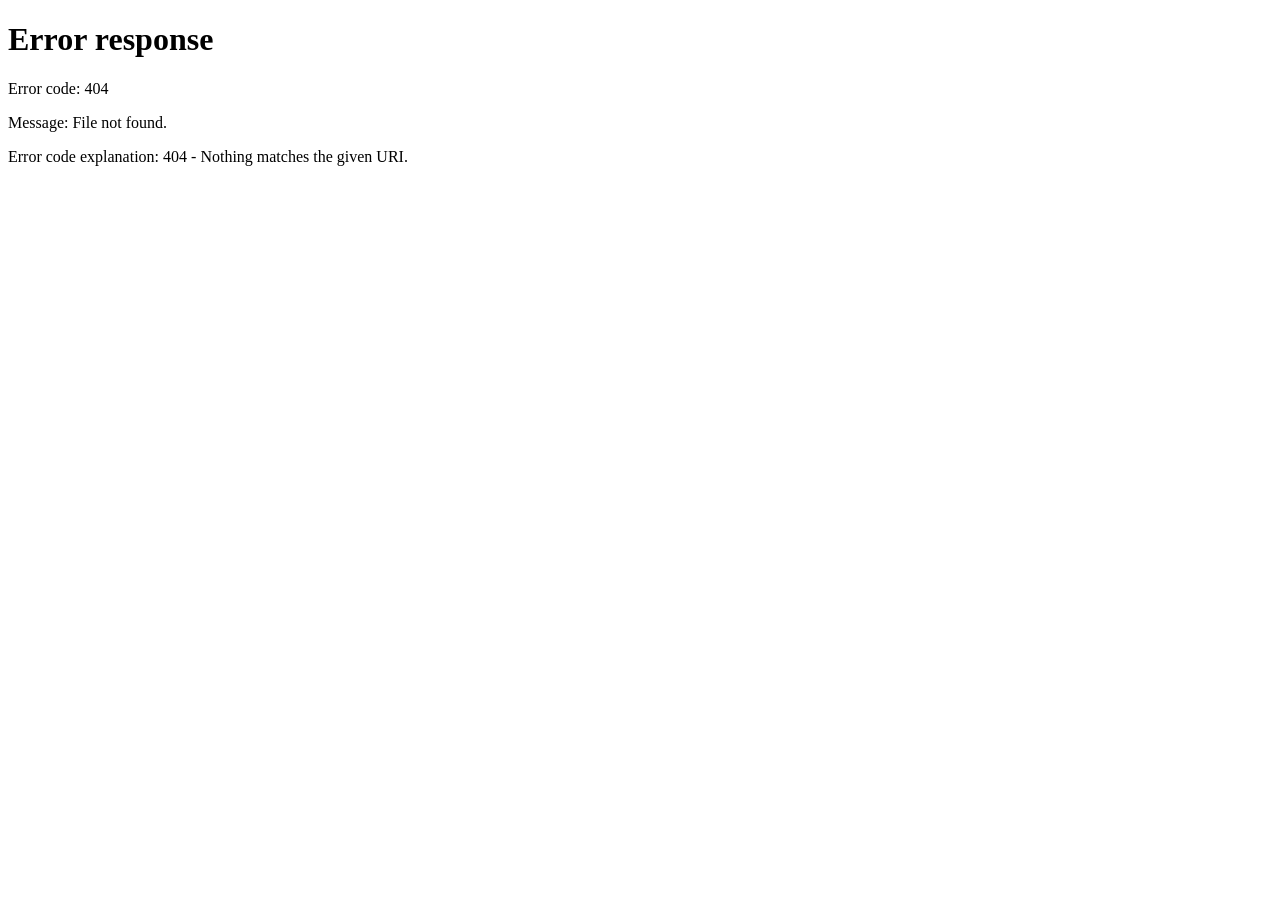
==== proktorai-kz/pages/admin-dashboard.html @ 337fc747 "First commit" ====
<!DOCTYPE html>
<html lang="kk">
<head>
  <meta charset="UTF-8" />
  <meta name="viewport" content="width=device-width, initial-scale=1.0" />
  <title>ProctorAI — Әкімші Панелі</title>
  <link rel="stylesheet" href="../css/global.css" />
  <script src="../js/api.js"></script>
  <link rel="preconnect" href="https://fonts.googleapis.com">
  <link href="https://fonts.googleapis.com/css2?family=Syne:wght@400;600;700;800&family=DM+Sans:ital,wght@0,300;0,400;0,500;1,300&display=swap" rel="stylesheet">
  <style>
    .tab-bar { display:flex; gap:4px; border-bottom:1px solid var(--border); padding-bottom:0; margin-bottom:24px; }
    .tab-btn { padding:10px 18px; background:none; border:none; border-bottom:2px solid transparent; margin-bottom:-1px; color:var(--text-muted); font-family:var(--font-body); font-size:0.875rem; font-weight:500; cursor:pointer; transition:var(--transition); }
    .tab-btn.active { color:var(--accent); border-bottom-color:var(--accent); }
    .tab-btn:hover:not(.active) { color:var(--text-secondary); }
    .tab-pane { display:none; }
    .tab-pane.active { display:block; }

    .health-grid { display:grid; grid-template-columns:repeat(3,1fr); gap:14px; margin-bottom:28px; }
    .health-card { background:var(--surface); border:1px solid var(--border); border-radius:var(--radius); padding:20px; }
    .health-top { display:flex; align-items:center; justify-content:space-between; margin-bottom:10px; }
    .health-name { font-size:0.85rem; font-weight:600; }
    .health-stack { font-size:0.7rem; color:var(--text-muted); }
    .health-uptime { font-family:var(--font-display); font-size:1.5rem; font-weight:800; color:var(--accent-green); margin-bottom:8px; }
    .mini-chart { display:flex; align-items:flex-end; gap:3px; height:28px; }
    .mini-bar { flex:1; border-radius:2px; background:rgba(45,212,160,0.4); }
    .mini-bar:last-child { background:var(--accent-green); }

    .user-item { display:flex; align-items:center; gap:12px; padding:12px 0; border-bottom:1px solid var(--border); }
    .user-item:last-child { border-bottom:none; }
    .user-avatar { width:36px; height:36px; border-radius:50%; display:flex; align-items:center; justify-content:center; font-size:1rem; flex-shrink:0; background:var(--surface-2); }
    .user-avatar.flag { background:rgba(255,80,80,0.12); }
    .user-info { flex:1; }
    .user-name  { font-size:0.875rem; font-weight:600; color:var(--text-primary); }
    .user-email { font-size:0.75rem; color:var(--text-muted); }
    .user-last  { font-size:0.72rem; color:var(--text-muted); width:90px; text-align:right; }

    .arch-wrap { background:var(--bg); border:1px solid var(--border); border-radius:var(--radius); padding:32px; display:flex; flex-direction:column; align-items:center; gap:14px; }
    .arch-row { display:flex; align-items:center; justify-content:center; gap:10px; flex-wrap:wrap; }
    .arch-box { display:inline-flex; flex-direction:column; align-items:center; gap:5px; padding:12px 16px; min-width:105px; background:var(--surface); border:1px solid var(--border); border-radius:var(--radius-sm); font-size:0.78rem; font-weight:600; text-align:center; }
    .arch-box span { font-size:1.3rem; }
    .arch-box small { font-size:0.65rem; color:var(--text-muted); font-weight:400; }
    .arch-box.accent { background:rgba(79,142,255,0.1); border-color:rgba(79,142,255,0.25); color:var(--accent); }
    .arch-box.green  { background:rgba(45,212,160,0.1); border-color:rgba(45,212,160,0.2); color:var(--accent-green); }
    .arch-box.purple { background:rgba(123,95,255,0.1); border-color:rgba(123,95,255,0.25); color:var(--accent-2); }
    .arch-arrow { font-size:0.8rem; color:var(--text-muted); letter-spacing:0.05em; }
    .arch-kafka { background:rgba(245,200,66,0.1); border:1px dashed rgba(245,200,66,0.3); border-radius:var(--radius-sm); padding:8px 24px; font-size:0.7rem; font-weight:700; color:var(--accent-yellow); letter-spacing:0.05em; text-transform:uppercase; }

    .audit-item { display:flex; align-items:flex-start; gap:14px; padding:11px 0; border-bottom:1px solid var(--border); font-size:0.82rem; }
    .audit-item:last-child { border-bottom:none; }
    .audit-time { font-family:monospace; color:var(--text-muted); font-size:0.72rem; flex-shrink:0; }
    .audit-dot { width:7px; height:7px; border-radius:50%; flex-shrink:0; margin-top:4px; }
    .audit-who { font-weight:600; color:var(--accent); }
    .audit-what { color:var(--text-secondary); }
  </style>
</head>
<body>
  <div class="grid-bg"></div>
  <div class="orb orb-1"></div>
  <div class="orb orb-2"></div>

  <nav class="navbar">
    <div class="nav-logo">
      <svg width="28" height="28" viewBox="0 0 28 28" fill="none">
        <circle cx="14" cy="14" r="13" stroke="var(--accent)" stroke-width="1.5"/>
        <circle cx="14" cy="14" r="3" fill="var(--accent)"/>
      </svg>
      <span class="logo-text">Proctor<em>AI</em></span>
    </div>
    <div style="display:flex;align-items:center;gap:8px;">
      <span class="badge badge-blue">⚙️ ӘКІМШІ ПАНЕЛІ</span>
    </div>
    <div class="nav-links">
      <a href="../index.html" class="nav-link">← Кіру</a>
      <a href="student-dashboard.html" class="nav-link">Студент</a>
      <a href="teacher-dashboard.html" class="nav-link">Оқытушы</a>
    </div>
  </nav>

  <div class="app-layout">
    <aside class="sidebar">
      <div class="sidebar-section">
        <div class="sidebar-label">Әкімшілік</div>
        <a href="#" class="sidebar-item active"><span class="icon">🏠</span> Шолу</a>
        <a href="#" class="sidebar-item"><span class="icon">👥</span> Пайдаланушылар <span class="badge-count">342</span></a>
        <a href="#" class="sidebar-item"><span class="icon">📝</span> Емтихандар <span class="badge-count">14</span></a>
        <a href="#" class="sidebar-item"><span class="icon">🔍</span> Аудит журналы</a>
        <a href="#" class="sidebar-item"><span class="icon">📊</span> Аналитика</a>
      </div>
      <div class="sidebar-section">
        <div class="sidebar-label">Жүйе</div>
        <a href="#" class="sidebar-item"><span class="icon">🖥️</span> Сервистер</a>
        <a href="#" class="sidebar-item"><span class="icon">🔐</span> Қауіпсіздік</a>
        <a href="#" class="sidebar-item"><span class="icon">⚙️</span> Конфигурация</a>
        <a href="#" class="sidebar-item"><span class="icon">📡</span> Интеграциялар</a>
      </div>
      <div style="position:absolute;bottom:24px;left:16px;right:16px;">
        <div class="card" style="padding:14px;">
          <div style="font-size:0.78rem;font-weight:600;margin-bottom:2px;">Суперадмин</div>
          <div style="font-size:0.72rem;color:var(--text-muted);">АТ кафедрасы</div>
          <div style="margin-top:8px;font-size:0.72rem;color:var(--accent);">Толық қол жеткізу</div>
        </div>
      </div>
    </aside>

    <main class="main-content">
      <div class="page-header fade-in">
        <h1>Жүйе Әкімшілігі ⚙️</h1>
        <p>Университет ProctorAI — барлық сервистер қалыпты жұмыс жасайды</p>
      </div>

      <div class="grid-4 fade-in-1" style="margin-bottom:28px;">
        <div class="stat-card blue"><div class="stat-card-icon">👥</div><div class="stat-card-value">342</div><div class="stat-card-label">Барлық пайдаланушылар</div><div class="stat-card-change up">↑ 18 осы апта</div></div>
        <div class="stat-card green"><div class="stat-card-icon">🎓</div><div class="stat-card-value">28</div><div class="stat-card-label">Айлық емтихандар</div><div class="stat-card-change up">↑ 5</div></div>
        <div class="stat-card purple"><div class="stat-card-icon">🤖</div><div class="stat-card-value">1847</div><div class="stat-card-label">ЖИ анықтаулары</div><div class="stat-card-change up">↑ 12%</div></div>
        <div class="stat-card green"><div class="stat-card-icon">🛡️</div><div class="stat-card-value">99%</div><div class="stat-card-label">Жүйе қолжетімділігі</div><div class="stat-card-change up">SLA орындалды</div></div>
      </div>

      <!-- Сервис денсаулығы -->
      <div style="font-family:var(--font-display);font-size:0.7rem;font-weight:700;letter-spacing:0.1em;text-transform:uppercase;color:var(--text-muted);margin-bottom:14px;" class="fade-in-1">МИКРОСЕРВИСТЕР ДЕНСАУЛЫҒЫ</div>
      <div class="health-grid fade-in-2">
        <div class="health-card">
          <div class="health-top"><div><div class="health-name">Аутентификация Сервисі</div><div class="health-stack">JWT · OAuth2 · Spring Security</div></div><span class="badge badge-green"><span class="status-dot online"></span> Жұмыс жасайды</span></div>
          <div class="health-uptime">99.9%</div>
          <div class="mini-chart"><div class="mini-bar" style="height:80%"></div><div class="mini-bar" style="height:90%"></div><div class="mini-bar" style="height:75%"></div><div class="mini-bar" style="height:95%"></div><div class="mini-bar" style="height:85%"></div><div class="mini-bar" style="height:100%"></div></div>
        </div>
        <div class="health-card">
          <div class="health-top"><div><div class="health-name">Емтихан Сервисі</div><div class="health-stack">Spring Boot · PostgreSQL · JPA</div></div><span class="badge badge-green"><span class="status-dot online"></span> Жұмыс жасайды</span></div>
          <div class="health-uptime">99.8%</div>
          <div class="mini-chart"><div class="mini-bar" style="height:70%"></div><div class="mini-bar" style="height:85%"></div><div class="mini-bar" style="height:90%"></div><div class="mini-bar" style="height:80%"></div><div class="mini-bar" style="height:95%"></div><div class="mini-bar" style="height:100%"></div></div>
        </div>
        <div class="health-card">
          <div class="health-top"><div><div class="health-name">ЖИ Сервисі</div><div class="health-stack">Python · OpenCV · TensorFlow</div></div><span class="badge badge-green"><span class="status-dot online"></span> Жұмыс жасайды</span></div>
          <div class="health-uptime">98.7%</div>
          <div class="mini-chart"><div class="mini-bar" style="height:60%"></div><div class="mini-bar" style="height:75%"></div><div class="mini-bar" style="height:80%"></div><div class="mini-bar" style="height:90%"></div><div class="mini-bar" style="height:95%"></div><div class="mini-bar" style="height:88%"></div></div>
        </div>
        <div class="health-card">
          <div class="health-top"><div><div class="health-name">Прокторинг Сервисі</div><div class="health-stack">WebRTC · Kafka · Redis</div></div><span class="badge badge-green"><span class="status-dot online"></span> Жұмыс жасайды</span></div>
          <div class="health-uptime">99.5%</div>
          <div class="mini-chart"><div class="mini-bar" style="height:88%"></div><div class="mini-bar" style="height:92%"></div><div class="mini-bar" style="height:85%"></div><div class="mini-bar" style="height:95%"></div><div class="mini-bar" style="height:90%"></div><div class="mini-bar" style="height:100%"></div></div>
        </div>
        <div class="health-card">
          <div class="health-top"><div><div class="health-name">Аналитика Сервисі</div><div class="health-stack">Kafka · PostgreSQL · Redis</div></div><span class="badge badge-green"><span class="status-dot online"></span> Жұмыс жасайды</span></div>
          <div class="health-uptime">99.9%</div>
          <div class="mini-chart"><div class="mini-bar" style="height:92%"></div><div class="mini-bar" style="height:95%"></div><div class="mini-bar" style="height:88%"></div><div class="mini-bar" style="height:98%"></div><div class="mini-bar" style="height:96%"></div><div class="mini-bar" style="height:100%"></div></div>
        </div>
        <div class="health-card">
          <div class="health-top"><div><div class="health-name">Apache Kafka</div><div class="health-stack">Хабарламалар брокері · Event Streaming</div></div><span class="badge badge-green"><span class="status-dot online"></span> Жұмыс жасайды</span></div>
          <div class="health-uptime">99.9%</div>
          <div class="mini-chart"><div class="mini-bar" style="height:100%"></div><div class="mini-bar" style="height:98%"></div><div class="mini-bar" style="height:99%"></div><div class="mini-bar" style="height:97%"></div><div class="mini-bar" style="height:100%"></div><div class="mini-bar" style="height:99%"></div></div>
        </div>
      </div>

      <!-- Вкладки -->
      <div class="card fade-in-3">
        <div class="tab-bar">
          <button class="tab-btn active" onclick="switchTab('users',this)">👥 Пайдаланушылар</button>
          <button class="tab-btn" onclick="switchTab('arch',this)">🏗️ Архитектура</button>
          <button class="tab-btn" onclick="switchTab('audit',this)">📋 Аудит журналы</button>
          <button class="tab-btn" onclick="switchTab('exams',this)">📝 Емтихандарды басқару</button>
        </div>

        <div id="tab-users" class="tab-pane active">
          <div style="display:flex;justify-content:space-between;align-items:center;margin-bottom:16px;">
            <input type="text" placeholder="🔍 Пайдаланушыларды іздеу..." style="background:var(--bg);border:1px solid var(--border);color:var(--text-primary);padding:9px 14px;border-radius:var(--radius-sm);font-family:var(--font-body);font-size:0.875rem;outline:none;width:260px;">
            <div style="display:flex;gap:8px;">
              <select style="background:var(--bg);border:1px solid var(--border);color:var(--text-secondary);padding:8px 12px;border-radius:var(--radius-sm);font-family:var(--font-body);font-size:0.82rem;outline:none;cursor:pointer;">
                <option>Барлық рөлдер</option><option>Студент</option><option>Оқытушы</option><option>Әкімші</option>
              </select>
              <button class="btn btn-primary" style="font-size:0.8rem;">+ Қосу</button>
            </div>
          </div>
          <div id="userList"></div>
        </div>

        <div id="tab-arch" class="tab-pane">
          <div class="arch-wrap">
            <div class="arch-box accent" style="min-width:150px;">
              <span>🌐</span> Фронтенд
              <small>React / Vue.js · WebRTC</small>
            </div>
            <div class="arch-arrow">↕ REST API / WebSocket</div>
            <div class="arch-row">
              <div class="arch-box"><span>🔐</span>Аутент. Сервис<small>JWT/OAuth2</small></div>
              <div class="arch-box"><span>📝</span>Емтихан Сервисі<small>Spring Boot</small></div>
              <div class="arch-box"><span>👁️</span>Прокторинг<small>WebRTC</small></div>
              <div class="arch-box purple"><span>🤖</span>ЖИ Сервисі<small>Python/OpenCV</small></div>
              <div class="arch-box"><span>📊</span>Аналитика<small>Kafka/Redis</small></div>
            </div>
            <div class="arch-kafka">⇅ Apache Kafka — Оқиға ағыны (Event Streaming) ⇅</div>
            <div class="arch-row">
              <div class="arch-box green"><span>🗄️</span>PostgreSQL<small>JPA/Hibernate</small></div>
              <div class="arch-box green"><span>⚡</span>Redis Cache<small>Сессия/Кэш</small></div>
              <div class="arch-box green"><span>🐳</span>Kubernetes<small>Оркестрация</small></div>
            </div>
          </div>
        </div>

        <div id="tab-audit" class="tab-pane">
          <div id="auditLog"></div>
        </div>

        <div id="tab-exams" class="tab-pane">
          <table class="data-table">
            <thead><tr><th>Емтихан атауы</th><th>Курс</th><th>Оқытушы</th><th>Студенттер</th><th>Режим</th><th>Мәртебе</th><th>Әрекет</th></tr></thead>
            <tbody>
              <tr>
                <td><div style="font-weight:500;color:var(--text-primary)">Дер. Құрылымдары — Аралық</div></td>
                <td>АТ401</td><td>Проф. Айбек Н.</td><td>28</td>
                <td><span class="badge badge-red">Толық бақылау</span></td>
                <td><span class="badge badge-green"><span class="status-dot online"></span> Тікелей</span></td>
                <td><button class="btn btn-ghost" style="font-size:0.75rem;padding:5px 10px;">Қарау</button></td>
              </tr>
              <tr>
                <td><div style="font-weight:500;color:var(--text-primary)">ДҚБЖ — Қорытынды</div></td>
                <td>АТ312</td><td>Проф. Гүлмира С.</td><td>35</td>
                <td><span class="badge badge-blue">Прокторинг</span></td>
                <td><span class="badge badge-yellow">Жоспарланған</span></td>
                <td><button class="btn btn-ghost" style="font-size:0.75rem;padding:5px 10px;">Өңдеу</button></td>
              </tr>
              <tr>
                <td><div style="font-weight:500;color:var(--text-primary)">ОЖ — Бақылау жұмысы</div></td>
                <td>АТ380</td><td>Проф. Бекбол М.</td><td>42</td>
                <td><span class="badge badge-green">Қарапайым тест</span></td>
                <td><span class="badge badge-green">Аяқталды</span></td>
                <td><button class="btn btn-ghost" style="font-size:0.75rem;padding:5px 10px;">Есеп</button></td>
              </tr>
            </tbody>
          </table>
        </div>
      </div>
    </main>
  </div>

  <script>
    Auth.check();

    function switchTab(name, btn) {
      document.querySelectorAll('.tab-pane').forEach(t => t.classList.remove('active'));
      document.querySelectorAll('.tab-btn').forEach(b => b.classList.remove('active'));
      document.getElementById('tab-' + name).classList.add('active');
      btn.classList.add('active');
    }

    // ── Load exams for admin ──────────────────────────────────────
    async function loadExams() {
      try {
        const exams = await ExamAPI.getAll ? ExamAPI.getAll() : ExamAPI.getActive();
        const tbody = document.querySelector('#tab-exams table tbody');
        if (!tbody) return;
        tbody.innerHTML = exams.length
          ? exams.map(e => `<tr>
              <td><div style="font-weight:500;color:var(--text-primary)">${e.title}</div></td>
              <td>${e.createdByName || '—'}</td>
              <td>${e.durationMinutes} мин</td>
              <td><span class="badge badge-${e.status==='ACTIVE'?'green':e.status==='FINISHED'?'gray':'blue'}">${e.status}</span></td>
              <td><button class="btn btn-ghost" style="font-size:0.75rem;padding:5px 10px;">Есеп</button></td>
            </tr>`).join('')
          : '<tr><td colspan="5" style="color:var(--text-muted);text-align:center;">Емтихандар жоқ</td></tr>';
      } catch (e) { console.error(e); }
    }

    // ── Load stats ────────────────────────────────────────────────
    async function loadStats() {
      try {
        const exams = await ExamAPI.getActive();
        const activeEl = document.querySelectorAll('.stat-card-value');
        if (activeEl[1]) activeEl[1].textContent = exams.length;
      } catch {}
    }

    // ── Render static audit log ───────────────────────────────────
    const audits = [
      { t:'2026-05-09', who:'Жүйе',    what:'Жоба іске қосылды — ProktorAI v1.0', c:'var(--accent-green)' },
      { t:'2026-05-09', who:'Әкімші',  what:'Жүйе конфигурациясы жасалды',        c:'var(--accent)' },
    ];
    const auditEl = document.getElementById('auditLog');
    if (auditEl) {
      auditEl.innerHTML = audits.map(a => `
        <div class="audit-item">
          <div class="audit-time">${a.t}</div>
          <div class="audit-dot" style="background:${a.c}"></div>
          <div class="audit-what"><span class="audit-who">${a.who}</span> — ${a.what}</div>
        </div>`).join('');
    }

    // ── Render user list placeholder ──────────────────────────────
    const userListEl = document.getElementById('userList');
    if (userListEl) {
      userListEl.innerHTML = `<div style="color:var(--text-muted);padding:16px;text-align:center;">
        Пайдаланушылар тізімі үшін User Management API-ны қосыңыз</div>`;
    }

    loadExams();
    loadStats();
  </script>
</body>
</html>
---- proktorai-kz/css/global.css ----
/* ===== GLOBAL STYLES & DESIGN TOKENS ===== */
:root {
  --bg: #050810;
  --bg-2: #080c18;
  --surface: #0d1325;
  --surface-2: #111827;
  --surface-3: #1a2235;
  --border: rgba(255,255,255,0.07);
  --border-2: rgba(255,255,255,0.12);
  --accent: #4f8eff;
  --accent-2: #7b5fff;
  --accent-warm: #ff6b4a;
  --accent-green: #2dd4a0;
  --accent-yellow: #f5c842;
  --text-primary: #eef2ff;
  --text-secondary: #8899bb;
  --text-muted: #4a5577;
  --font-display: 'Syne', sans-serif;
  --font-body: 'DM Sans', sans-serif;
  --radius: 14px;
  --radius-sm: 8px;
  --shadow-glow: 0 0 40px rgba(79,142,255,0.15);
  --shadow-card: 0 8px 40px rgba(0,0,0,0.5);
  --transition: 0.2s cubic-bezier(0.4,0,0.2,1);
}

*, *::before, *::after {
  box-sizing: border-box;
  margin: 0;
  padding: 0;
}

html {
  font-size: 16px;
  -webkit-font-smoothing: antialiased;
}

body {
  background: var(--bg);
  color: var(--text-primary);
  font-family: var(--font-body);
  font-weight: 400;
  min-height: 100vh;
  overflow-x: hidden;
}

/* Grid background */
.grid-bg {
  position: fixed;
  inset: 0;
  background-image:
    linear-gradient(rgba(79,142,255,0.04) 1px, transparent 1px),
    linear-gradient(90deg, rgba(79,142,255,0.04) 1px, transparent 1px);
  background-size: 60px 60px;
  pointer-events: none;
  z-index: 0;
}

/* Orbs */
.orb {
  position: fixed;
  border-radius: 50%;
  filter: blur(80px);
  pointer-events: none;
  z-index: 0;
}
.orb-1 {
  width: 500px; height: 500px;
  background: radial-gradient(circle, rgba(79,142,255,0.12) 0%, transparent 70%);
  top: -100px; left: -100px;
}
.orb-2 {
  width: 400px; height: 400px;
  background: radial-gradient(circle, rgba(123,95,255,0.1) 0%, transparent 70%);
  bottom: 0; right: 0;
}
.orb-3 {
  width: 300px; height: 300px;
  background: radial-gradient(circle, rgba(45,212,160,0.07) 0%, transparent 70%);
  top: 50%; left: 50%;
  transform: translate(-50%, -50%);
}

/* Navbar */
.navbar {
  position: fixed;
  top: 0; left: 0; right: 0;
  height: 64px;
  display: flex;
  align-items: center;
  justify-content: space-between;
  padding: 0 40px;
  background: rgba(5,8,16,0.8);
  backdrop-filter: blur(12px);
  border-bottom: 1px solid var(--border);
  z-index: 100;
}

.nav-logo {
  display: flex;
  align-items: center;
  gap: 10px;
  text-decoration: none;
  color: inherit;
}
.logo-text {
  font-family: var(--font-display);
  font-size: 1.25rem;
  font-weight: 700;
  letter-spacing: -0.02em;
  color: var(--text-primary);
}
.logo-text em {
  font-style: normal;
  color: var(--accent);
}

.nav-links {
  display: flex;
  align-items: center;
  gap: 6px;
}
.nav-link {
  font-family: var(--font-body);
  font-size: 0.85rem;
  font-weight: 500;
  color: var(--text-secondary);
  text-decoration: none;
  padding: 6px 14px;
  border-radius: 6px;
  transition: var(--transition);
}
.nav-link:hover {
  color: var(--text-primary);
  background: var(--surface);
}
.nav-link.active {
  color: var(--accent);
  background: rgba(79,142,255,0.1);
}

/* Gradient text */
.gradient-text {
  background: linear-gradient(135deg, var(--accent), var(--accent-2));
  -webkit-background-clip: text;
  -webkit-text-fill-color: transparent;
  background-clip: text;
}

/* Scrollbar */
::-webkit-scrollbar { width: 6px; }
::-webkit-scrollbar-track { background: var(--bg); }
::-webkit-scrollbar-thumb { background: var(--surface-3); border-radius: 3px; }
::-webkit-scrollbar-thumb:hover { background: var(--border-2); }

/* Buttons */
.btn {
  display: inline-flex;
  align-items: center;
  gap: 8px;
  padding: 10px 20px;
  border-radius: var(--radius-sm);
  font-family: var(--font-body);
  font-size: 0.875rem;
  font-weight: 500;
  cursor: pointer;
  border: none;
  transition: var(--transition);
  text-decoration: none;
}
.btn-primary {
  background: var(--accent);
  color: #fff;
}
.btn-primary:hover {
  background: #3d7aff;
  transform: translateY(-1px);
  box-shadow: 0 4px 20px rgba(79,142,255,0.3);
}
.btn-ghost {
  background: transparent;
  color: var(--text-secondary);
  border: 1px solid var(--border-2);
}
.btn-ghost:hover {
  color: var(--text-primary);
  border-color: var(--border-2);
  background: var(--surface);
}
.btn-danger {
  background: rgba(255, 80, 80, 0.12);
  color: #ff5050;
  border: 1px solid rgba(255,80,80,0.2);
}
.btn-danger:hover {
  background: rgba(255,80,80,0.2);
}

/* Cards */
.card {
  background: var(--surface);
  border: 1px solid var(--border);
  border-radius: var(--radius);
  padding: 24px;
  transition: var(--transition);
}
.card:hover {
  border-color: var(--border-2);
}

/* Badges */
.badge {
  display: inline-flex;
  align-items: center;
  gap: 5px;
  padding: 3px 10px;
  border-radius: 20px;
  font-size: 0.75rem;
  font-weight: 600;
  letter-spacing: 0.03em;
  text-transform: uppercase;
}
.badge-blue { background: rgba(79,142,255,0.15); color: var(--accent); }
.badge-green { background: rgba(45,212,160,0.15); color: var(--accent-green); }
.badge-yellow { background: rgba(245,200,66,0.15); color: var(--accent-yellow); }
.badge-red { background: rgba(255,80,80,0.15); color: #ff5050; }

/* Status dot */
.status-dot {
  width: 8px; height: 8px;
  border-radius: 50%;
  display: inline-block;
}
.status-dot.online { background: var(--accent-green); box-shadow: 0 0 6px var(--accent-green); }
.status-dot.warning { background: var(--accent-yellow); box-shadow: 0 0 6px var(--accent-yellow); }
.status-dot.danger { background: #ff5050; box-shadow: 0 0 6px #ff5050; }
.status-dot.offline { background: var(--text-muted); }

/* Dashboard layout */
.app-layout {
  display: flex;
  min-height: 100vh;
  padding-top: 64px;
}
.sidebar {
  width: 240px;
  min-height: calc(100vh - 64px);
  background: var(--bg-2);
  border-right: 1px solid var(--border);
  padding: 24px 16px;
  position: fixed;
  top: 64px;
  left: 0;
  bottom: 0;
  overflow-y: auto;
  z-index: 50;
}
.main-content {
  margin-left: 240px;
  flex: 1;
  padding: 32px 40px;
  position: relative;
  z-index: 1;
}

.sidebar-section {
  margin-bottom: 24px;
}
.sidebar-label {
  font-size: 0.7rem;
  font-weight: 700;
  letter-spacing: 0.1em;
  text-transform: uppercase;
  color: var(--text-muted);
  padding: 0 12px;
  margin-bottom: 8px;
}
.sidebar-item {
  display: flex;
  align-items: center;
  gap: 10px;
  padding: 10px 12px;
  border-radius: var(--radius-sm);
  color: var(--text-secondary);
  font-size: 0.875rem;
  font-weight: 500;
  cursor: pointer;
  transition: var(--transition);
  text-decoration: none;
  margin-bottom: 2px;
}
.sidebar-item:hover {
  color: var(--text-primary);
  background: var(--surface);
}
.sidebar-item.active {
  color: var(--accent);
  background: rgba(79,142,255,0.1);
}
.sidebar-item .icon {
  font-size: 1.1rem;
  width: 20px;
  text-align: center;
}
.sidebar-item .badge-count {
  margin-left: auto;
  background: var(--accent);
  color: #fff;
  font-size: 0.7rem;
  font-weight: 700;
  padding: 2px 6px;
  border-radius: 10px;
  min-width: 18px;
  text-align: center;
}

/* Page header */
.page-header {
  margin-bottom: 32px;
}
.page-header h1 {
  font-family: var(--font-display);
  font-size: 2rem;
  font-weight: 700;
  letter-spacing: -0.03em;
  margin-bottom: 6px;
}
.page-header p {
  color: var(--text-secondary);
  font-size: 0.95rem;
}

/* Grid layouts */
.grid-2 { display: grid; grid-template-columns: 1fr 1fr; gap: 20px; }
.grid-3 { display: grid; grid-template-columns: repeat(3, 1fr); gap: 20px; }
.grid-4 { display: grid; grid-template-columns: repeat(4, 1fr); gap: 20px; }

/* Stat card */
.stat-card {
  background: var(--surface);
  border: 1px solid var(--border);
  border-radius: var(--radius);
  padding: 20px 24px;
  position: relative;
  overflow: hidden;
}
.stat-card::before {
  content: '';
  position: absolute;
  top: 0; left: 0; right: 0;
  height: 2px;
}
.stat-card.blue::before { background: linear-gradient(90deg, var(--accent), transparent); }
.stat-card.green::before { background: linear-gradient(90deg, var(--accent-green), transparent); }
.stat-card.purple::before { background: linear-gradient(90deg, var(--accent-2), transparent); }
.stat-card.orange::before { background: linear-gradient(90deg, var(--accent-warm), transparent); }

.stat-card-icon {
  font-size: 1.5rem;
  margin-bottom: 12px;
}
.stat-card-value {
  font-family: var(--font-display);
  font-size: 2rem;
  font-weight: 800;
  letter-spacing: -0.04em;
  margin-bottom: 4px;
}
.stat-card-label {
  font-size: 0.82rem;
  color: var(--text-secondary);
  font-weight: 500;
}
.stat-card-change {
  position: absolute;
  top: 20px; right: 20px;
  font-size: 0.78rem;
  font-weight: 600;
}
.stat-card-change.up { color: var(--accent-green); }
.stat-card-change.down { color: #ff5050; }

/* Table */
.data-table {
  width: 100%;
  border-collapse: collapse;
}
.data-table th {
  font-size: 0.75rem;
  font-weight: 700;
  letter-spacing: 0.06em;
  text-transform: uppercase;
  color: var(--text-muted);
  padding: 12px 16px;
  text-align: left;
  border-bottom: 1px solid var(--border);
}
.data-table td {
  padding: 14px 16px;
  font-size: 0.875rem;
  color: var(--text-secondary);
  border-bottom: 1px solid var(--border);
  transition: var(--transition);
}
.data-table tr:hover td {
  background: var(--surface-2);
  color: var(--text-primary);
}
.data-table tr:last-child td { border-bottom: none; }

/* Progress bar */
.progress-bar {
  height: 6px;
  background: var(--surface-3);
  border-radius: 3px;
  overflow: hidden;
}
.progress-fill {
  height: 100%;
  border-radius: 3px;
  transition: width 0.6s ease;
}
.progress-fill.blue { background: linear-gradient(90deg, var(--accent), var(--accent-2)); }
.progress-fill.green { background: linear-gradient(90deg, var(--accent-green), #4dffb8); }
.progress-fill.red { background: linear-gradient(90deg, #ff5050, #ff8a50); }

/* Alerts */
.alert {
  display: flex;
  align-items: flex-start;
  gap: 12px;
  padding: 14px 16px;
  border-radius: var(--radius-sm);
  border-left: 3px solid;
  margin-bottom: 10px;
  font-size: 0.875rem;
}
.alert-warn {
  background: rgba(245,200,66,0.08);
  border-color: var(--accent-yellow);
  color: #d9b830;
}
.alert-danger {
  background: rgba(255,80,80,0.08);
  border-color: #ff5050;
  color: #ff7070;
}
.alert-info {
  background: rgba(79,142,255,0.08);
  border-color: var(--accent);
  color: #7aadff;
}

/* Animations */
@keyframes fadeIn {
  from { opacity: 0; transform: translateY(12px); }
  to { opacity: 1; transform: translateY(0); }
}
@keyframes pulse-dot {
  0%, 100% { opacity: 1; transform: scale(1); }
  50% { opacity: 0.6; transform: scale(1.3); }
}
@keyframes spin {
  to { transform: rotate(360deg); }
}

.fade-in { animation: fadeIn 0.4s ease both; }
.fade-in-1 { animation: fadeIn 0.4s 0.1s ease both; }
.fade-in-2 { animation: fadeIn 0.4s 0.2s ease both; }
.fade-in-3 { animation: fadeIn 0.4s 0.3s ease both; }
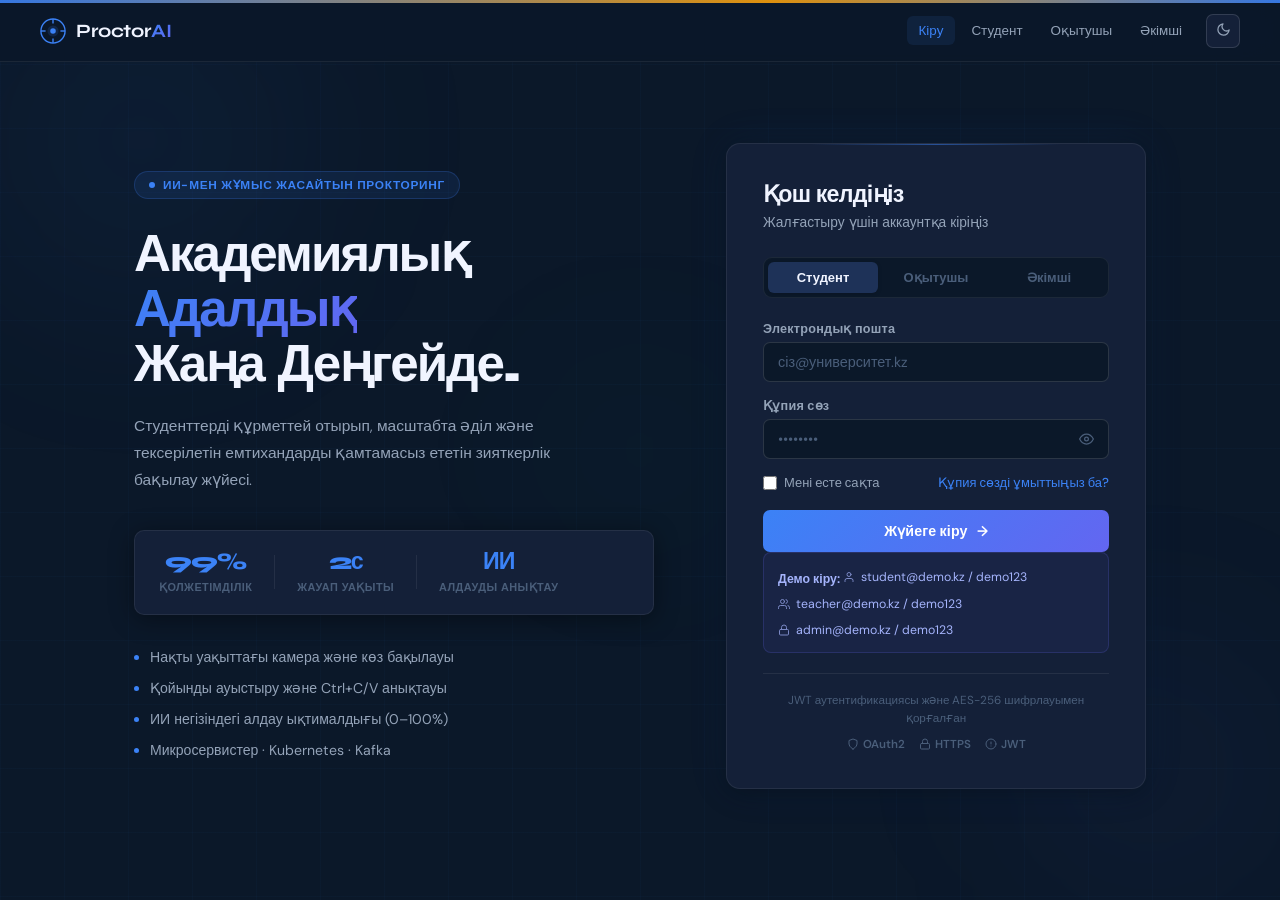
==== commit 4598b4fb: "site student,mugalim solardyn functiondaryn ozgerttim" ====
--- a/proktorai-kz/pages/admin-dashboard.html
+++ b/proktorai-kz/pages/admin-dashboard.html
@@ -5,6 +5,7 @@
   <meta name="viewport" content="width=device-width, initial-scale=1.0" />
   <title>ProctorAI — Әкімші Панелі</title>
   <link rel="stylesheet" href="../css/global.css" />
+  <script src="../js/theme.js"></script>
   <script src="../js/api.js"></script>
   <link rel="preconnect" href="https://fonts.googleapis.com">
   <link href="https://fonts.googleapis.com/css2?family=Syne:wght@400;600;700;800&family=DM+Sans:ital,wght@0,300;0,400;0,500;1,300&display=swap" rel="stylesheet">
@@ -38,7 +39,8 @@
     .arch-wrap { background:var(--bg); border:1px solid var(--border); border-radius:var(--radius); padding:32px; display:flex; flex-direction:column; align-items:center; gap:14px; }
     .arch-row { display:flex; align-items:center; justify-content:center; gap:10px; flex-wrap:wrap; }
     .arch-box { display:inline-flex; flex-direction:column; align-items:center; gap:5px; padding:12px 16px; min-width:105px; background:var(--surface); border:1px solid var(--border); border-radius:var(--radius-sm); font-size:0.78rem; font-weight:600; text-align:center; }
-    .arch-box span { font-size:1.3rem; }
+    .arch-box span { font-size:1.1rem; }
+    .arch-box svg { opacity:0.85; flex-shrink:0; }
     .arch-box small { font-size:0.65rem; color:var(--text-muted); font-weight:400; }
     .arch-box.accent { background:rgba(79,142,255,0.1); border-color:rgba(79,142,255,0.25); color:var(--accent); }
     .arch-box.green  { background:rgba(45,212,160,0.1); border-color:rgba(45,212,160,0.2); color:var(--accent-green); }
@@ -68,12 +70,19 @@
       <span class="logo-text">Proctor<em>AI</em></span>
     </div>
     <div style="display:flex;align-items:center;gap:8px;">
-      <span class="badge badge-blue">⚙️ ӘКІМШІ ПАНЕЛІ</span>
+      <span class="badge badge-blue">ӘКІМШІ ПАНЕЛІ</span>
     </div>
     <div class="nav-links">
-      <a href="../index.html" class="nav-link">← Кіру</a>
+      <a href="#" class="nav-link" onclick="Auth.clear();window.location.href='../index.html'">
+        <svg class="nav-icon" viewBox="0 0 24 24" fill="none" stroke="currentColor" stroke-width="2" stroke-linecap="round" stroke-linejoin="round"><path d="M9 21H5a2 2 0 0 1-2-2V5a2 2 0 0 1 2-2h4"/><polyline points="16 17 21 12 16 7"/><line x1="21" y1="12" x2="9" y2="12"/></svg>
+        Шығу
+      </a>
       <a href="student-dashboard.html" class="nav-link">Студент</a>
       <a href="teacher-dashboard.html" class="nav-link">Оқытушы</a>
+      <button class="theme-toggle" onclick="toggleTheme()" aria-label="Тақырыпты ауыстыру">
+        <span class="theme-icon-dark"><svg viewBox="0 0 24 24" fill="none" stroke="currentColor" stroke-width="2" stroke-linecap="round" stroke-linejoin="round"><path d="M21 12.79A9 9 0 1 1 11.21 3 7 7 0 0 0 21 12.79z"/></svg></span>
+        <span class="theme-icon-light"><svg viewBox="0 0 24 24" fill="none" stroke="currentColor" stroke-width="2" stroke-linecap="round" stroke-linejoin="round"><circle cx="12" cy="12" r="5"/><line x1="12" y1="1" x2="12" y2="3"/><line x1="12" y1="21" x2="12" y2="23"/><line x1="4.22" y1="4.22" x2="5.64" y2="5.64"/><line x1="18.36" y1="18.36" x2="19.78" y2="19.78"/><line x1="1" y1="12" x2="3" y2="12"/><line x1="21" y1="12" x2="23" y2="12"/><line x1="4.22" y1="19.78" x2="5.64" y2="18.36"/><line x1="18.36" y1="5.64" x2="19.78" y2="4.22"/></svg></span>
+      </button>
     </div>
   </nav>
 
@@ -81,18 +90,45 @@
     <aside class="sidebar">
       <div class="sidebar-section">
         <div class="sidebar-label">Әкімшілік</div>
-        <a href="#" class="sidebar-item active"><span class="icon">🏠</span> Шолу</a>
-        <a href="#" class="sidebar-item"><span class="icon">👥</span> Пайдаланушылар <span class="badge-count">342</span></a>
-        <a href="#" class="sidebar-item"><span class="icon">📝</span> Емтихандар <span class="badge-count">14</span></a>
-        <a href="#" class="sidebar-item"><span class="icon">🔍</span> Аудит журналы</a>
-        <a href="#" class="sidebar-item"><span class="icon">📊</span> Аналитика</a>
+        <a href="#" class="sidebar-item active" data-section="overview">
+          <span class="icon"><svg viewBox="0 0 24 24" fill="none" stroke="currentColor" stroke-width="2" stroke-linecap="round" stroke-linejoin="round"><rect x="3" y="3" width="7" height="7"/><rect x="14" y="3" width="7" height="7"/><rect x="14" y="14" width="7" height="7"/><rect x="3" y="14" width="7" height="7"/></svg></span>
+          Шолу
+        </a>
+        <a href="#" class="sidebar-item" data-section="users">
+          <span class="icon"><svg viewBox="0 0 24 24" fill="none" stroke="currentColor" stroke-width="2" stroke-linecap="round" stroke-linejoin="round"><path d="M17 21v-2a4 4 0 0 0-4-4H5a4 4 0 0 0-4 4v2"/><circle cx="9" cy="7" r="4"/><path d="M23 21v-2a4 4 0 0 0-3-3.87"/><path d="M16 3.13a4 4 0 0 1 0 7.75"/></svg></span>
+          Пайдаланушылар <span class="badge-count">342</span>
+        </a>
+        <a href="#" class="sidebar-item" data-section="exams">
+          <span class="icon"><svg viewBox="0 0 24 24" fill="none" stroke="currentColor" stroke-width="2" stroke-linecap="round" stroke-linejoin="round"><rect x="9" y="2" width="6" height="4" rx="1"/><path d="M9 2H7a2 2 0 0 0-2 2v16a2 2 0 0 0 2 2h10a2 2 0 0 0 2-2V4a2 2 0 0 0-2-2h-2"/><line x1="9" y1="12" x2="15" y2="12"/></svg></span>
+          Емтихандар <span class="badge-count">14</span>
+        </a>
+        <a href="#" class="sidebar-item" data-section="audit">
+          <span class="icon"><svg viewBox="0 0 24 24" fill="none" stroke="currentColor" stroke-width="2" stroke-linecap="round" stroke-linejoin="round"><circle cx="11" cy="11" r="8"/><line x1="21" y1="21" x2="16.65" y2="16.65"/></svg></span>
+          Аудит журналы
+        </a>
+        <a href="#" class="sidebar-item" data-section="analytics">
+          <span class="icon"><svg viewBox="0 0 24 24" fill="none" stroke="currentColor" stroke-width="2" stroke-linecap="round" stroke-linejoin="round"><line x1="18" y1="20" x2="18" y2="10"/><line x1="12" y1="20" x2="12" y2="4"/><line x1="6" y1="20" x2="6" y2="14"/><line x1="2" y1="20" x2="22" y2="20"/></svg></span>
+          Аналитика
+        </a>
       </div>
       <div class="sidebar-section">
         <div class="sidebar-label">Жүйе</div>
-        <a href="#" class="sidebar-item"><span class="icon">🖥️</span> Сервистер</a>
-        <a href="#" class="sidebar-item"><span class="icon">🔐</span> Қауіпсіздік</a>
-        <a href="#" class="sidebar-item"><span class="icon">⚙️</span> Конфигурация</a>
-        <a href="#" class="sidebar-item"><span class="icon">📡</span> Интеграциялар</a>
+        <a href="#" class="sidebar-item" data-section="services">
+          <span class="icon"><svg viewBox="0 0 24 24" fill="none" stroke="currentColor" stroke-width="2" stroke-linecap="round" stroke-linejoin="round"><rect x="2" y="3" width="20" height="14" rx="2"/><line x1="8" y1="21" x2="16" y2="21"/><line x1="12" y1="17" x2="12" y2="21"/></svg></span>
+          Сервистер
+        </a>
+        <a href="#" class="sidebar-item" data-section="security">
+          <span class="icon"><svg viewBox="0 0 24 24" fill="none" stroke="currentColor" stroke-width="2" stroke-linecap="round" stroke-linejoin="round"><path d="M12 22s8-4 8-10V5l-8-3-8 3v7c0 6 8 10 8 10z"/></svg></span>
+          Қауіпсіздік
+        </a>
+        <a href="#" class="sidebar-item" data-section="config">
+          <span class="icon"><svg viewBox="0 0 24 24" fill="none" stroke="currentColor" stroke-width="2" stroke-linecap="round" stroke-linejoin="round"><line x1="4" y1="21" x2="4" y2="14"/><line x1="4" y1="10" x2="4" y2="3"/><line x1="12" y1="21" x2="12" y2="12"/><line x1="12" y1="8" x2="12" y2="3"/><line x1="20" y1="21" x2="20" y2="16"/><line x1="20" y1="12" x2="20" y2="3"/><line x1="1" y1="14" x2="7" y2="14"/><line x1="9" y1="8" x2="15" y2="8"/><line x1="17" y1="16" x2="23" y2="16"/></svg></span>
+          Конфигурация
+        </a>
+        <a href="#" class="sidebar-item" data-section="integrations">
+          <span class="icon"><svg viewBox="0 0 24 24" fill="none" stroke="currentColor" stroke-width="2" stroke-linecap="round" stroke-linejoin="round"><path d="M18 13v6a2 2 0 0 1-2 2H5a2 2 0 0 1-2-2V8a2 2 0 0 1 2-2h6"/><polyline points="15 3 21 3 21 9"/><line x1="10" y1="14" x2="21" y2="3"/></svg></span>
+          Интеграциялар
+        </a>
       </div>
       <div style="position:absolute;bottom:24px;left:16px;right:16px;">
         <div class="card" style="padding:14px;">
@@ -104,16 +140,30 @@
     </aside>
 
     <main class="main-content">
+      <!-- ===== ШОЛУ ===== -->
+      <div id="section-overview">
       <div class="page-header fade-in">
-        <h1>Жүйе Әкімшілігі ⚙️</h1>
+        <h1>Жүйе Әкімшілігі</h1>
         <p>Университет ProctorAI — барлық сервистер қалыпты жұмыс жасайды</p>
       </div>
 
       <div class="grid-4 fade-in-1" style="margin-bottom:28px;">
-        <div class="stat-card blue"><div class="stat-card-icon">👥</div><div class="stat-card-value">342</div><div class="stat-card-label">Барлық пайдаланушылар</div><div class="stat-card-change up">↑ 18 осы апта</div></div>
-        <div class="stat-card green"><div class="stat-card-icon">🎓</div><div class="stat-card-value">28</div><div class="stat-card-label">Айлық емтихандар</div><div class="stat-card-change up">↑ 5</div></div>
-        <div class="stat-card purple"><div class="stat-card-icon">🤖</div><div class="stat-card-value">1847</div><div class="stat-card-label">ЖИ анықтаулары</div><div class="stat-card-change up">↑ 12%</div></div>
-        <div class="stat-card green"><div class="stat-card-icon">🛡️</div><div class="stat-card-value">99%</div><div class="stat-card-label">Жүйе қолжетімділігі</div><div class="stat-card-change up">SLA орындалды</div></div>
+        <div class="stat-card blue">
+          <div class="stat-card-icon"><svg viewBox="0 0 24 24" fill="none" stroke="currentColor" stroke-width="2" stroke-linecap="round" stroke-linejoin="round"><path d="M17 21v-2a4 4 0 0 0-4-4H5a4 4 0 0 0-4 4v2"/><circle cx="9" cy="7" r="4"/><path d="M23 21v-2a4 4 0 0 0-3-3.87"/><path d="M16 3.13a4 4 0 0 1 0 7.75"/></svg></div>
+          <div class="stat-card-value">342</div><div class="stat-card-label">Барлық пайдаланушылар</div><div class="stat-card-change up">↑ 18 осы апта</div>
+        </div>
+        <div class="stat-card green">
+          <div class="stat-card-icon"><svg viewBox="0 0 24 24" fill="none" stroke="currentColor" stroke-width="2" stroke-linecap="round" stroke-linejoin="round"><path d="M22 10v6M2 10l10-5 10 5-10 5z"/><path d="M6 12v5c0 2 2 3 6 3s6-1 6-3v-5"/></svg></div>
+          <div class="stat-card-value">28</div><div class="stat-card-label">Айлық емтихандар</div><div class="stat-card-change up">↑ 5</div>
+        </div>
+        <div class="stat-card purple">
+          <div class="stat-card-icon"><svg viewBox="0 0 24 24" fill="none" stroke="currentColor" stroke-width="2" stroke-linecap="round" stroke-linejoin="round"><circle cx="12" cy="12" r="10"/><line x1="12" y1="8" x2="12" y2="12"/><line x1="12" y1="16" x2="12.01" y2="16"/></svg></div>
+          <div class="stat-card-value">1847</div><div class="stat-card-label">ИИ анықтаулары</div><div class="stat-card-change up">↑ 12%</div>
+        </div>
+        <div class="stat-card green">
+          <div class="stat-card-icon"><svg viewBox="0 0 24 24" fill="none" stroke="currentColor" stroke-width="2" stroke-linecap="round" stroke-linejoin="round"><path d="M12 22s8-4 8-10V5l-8-3-8 3v7c0 6 8 10 8 10z"/></svg></div>
+          <div class="stat-card-value">99%</div><div class="stat-card-label">Жүйе қолжетімділігі</div><div class="stat-card-change up">SLA орындалды</div>
+        </div>
       </div>
 
       <!-- Сервис денсаулығы -->
@@ -130,7 +180,7 @@
           <div class="mini-chart"><div class="mini-bar" style="height:70%"></div><div class="mini-bar" style="height:85%"></div><div class="mini-bar" style="height:90%"></div><div class="mini-bar" style="height:80%"></div><div class="mini-bar" style="height:95%"></div><div class="mini-bar" style="height:100%"></div></div>
         </div>
         <div class="health-card">
-          <div class="health-top"><div><div class="health-name">ЖИ Сервисі</div><div class="health-stack">Python · OpenCV · TensorFlow</div></div><span class="badge badge-green"><span class="status-dot online"></span> Жұмыс жасайды</span></div>
+          <div class="health-top"><div><div class="health-name">ИИ Сервисі</div><div class="health-stack">Python · OpenCV · TensorFlow</div></div><span class="badge badge-green"><span class="status-dot online"></span> Жұмыс жасайды</span></div>
           <div class="health-uptime">98.7%</div>
           <div class="mini-chart"><div class="mini-bar" style="height:60%"></div><div class="mini-bar" style="height:75%"></div><div class="mini-bar" style="height:80%"></div><div class="mini-bar" style="height:90%"></div><div class="mini-bar" style="height:95%"></div><div class="mini-bar" style="height:88%"></div></div>
         </div>
@@ -152,7 +202,7 @@
       </div>
 
       <!-- Вкладки -->
-      <div class="card fade-in-3">
+      <div class="card fade-in-3" id="admin-tabs-card">
         <div class="tab-bar">
           <button class="tab-btn active" onclick="switchTab('users',this)">👥 Пайдаланушылар</button>
           <button class="tab-btn" onclick="switchTab('arch',this)">🏗️ Архитектура</button>
@@ -176,22 +226,23 @@
         <div id="tab-arch" class="tab-pane">
           <div class="arch-wrap">
             <div class="arch-box accent" style="min-width:150px;">
-              <span>🌐</span> Фронтенд
-              <small>React / Vue.js · WebRTC</small>
+              <svg width="18" height="18" viewBox="0 0 24 24" fill="none" stroke="currentColor" stroke-width="2" stroke-linecap="round" stroke-linejoin="round"><circle cx="12" cy="12" r="10"/><line x1="2" y1="12" x2="22" y2="12"/><path d="M12 2a15.3 15.3 0 0 1 4 10 15.3 15.3 0 0 1-4 10 15.3 15.3 0 0 1-4-10 15.3 15.3 0 0 1 4-10z"/></svg>
+              Фронтенд
+              <small>HTML/CSS/JS · WebRTC</small>
             </div>
             <div class="arch-arrow">↕ REST API / WebSocket</div>
             <div class="arch-row">
-              <div class="arch-box"><span>🔐</span>Аутент. Сервис<small>JWT/OAuth2</small></div>
-              <div class="arch-box"><span>📝</span>Емтихан Сервисі<small>Spring Boot</small></div>
-              <div class="arch-box"><span>👁️</span>Прокторинг<small>WebRTC</small></div>
-              <div class="arch-box purple"><span>🤖</span>ЖИ Сервисі<small>Python/OpenCV</small></div>
-              <div class="arch-box"><span>📊</span>Аналитика<small>Kafka/Redis</small></div>
-            </div>
-            <div class="arch-kafka">⇅ Apache Kafka — Оқиға ағыны (Event Streaming) ⇅</div>
+              <div class="arch-box"><svg width="14" height="14" viewBox="0 0 24 24" fill="none" stroke="currentColor" stroke-width="2" stroke-linecap="round" stroke-linejoin="round"><rect x="3" y="11" width="18" height="11" rx="2"/><path d="M7 11V7a5 5 0 0 1 10 0v4"/></svg>Аутент. Сервис<small>JWT/OAuth2</small></div>
+              <div class="arch-box"><svg width="14" height="14" viewBox="0 0 24 24" fill="none" stroke="currentColor" stroke-width="2" stroke-linecap="round" stroke-linejoin="round"><rect x="9" y="2" width="6" height="4" rx="1"/><path d="M9 2H7a2 2 0 0 0-2 2v16a2 2 0 0 0 2 2h10a2 2 0 0 0 2-2V4a2 2 0 0 0-2-2h-2"/></svg>Емтихан Сервисі<small>Spring Boot</small></div>
+              <div class="arch-box"><svg width="14" height="14" viewBox="0 0 24 24" fill="none" stroke="currentColor" stroke-width="2" stroke-linecap="round" stroke-linejoin="round"><path d="M1 12s4-8 11-8 11 8 11 8-4 8-11 8-11-8-11-8z"/><circle cx="12" cy="12" r="3"/></svg>Прокторинг<small>WebRTC</small></div>
+              <div class="arch-box purple"><svg width="14" height="14" viewBox="0 0 24 24" fill="none" stroke="currentColor" stroke-width="2" stroke-linecap="round" stroke-linejoin="round"><circle cx="12" cy="12" r="10"/><line x1="12" y1="8" x2="12" y2="12"/><line x1="12" y1="16" x2="12.01" y2="16"/></svg>ИИ Сервисі<small>Python/OpenCV</small></div>
+              <div class="arch-box"><svg width="14" height="14" viewBox="0 0 24 24" fill="none" stroke="currentColor" stroke-width="2" stroke-linecap="round" stroke-linejoin="round"><line x1="18" y1="20" x2="18" y2="10"/><line x1="12" y1="20" x2="12" y2="4"/><line x1="6" y1="20" x2="6" y2="14"/><line x1="2" y1="20" x2="22" y2="20"/></svg>Аналитика<small>Kafka/Redis</small></div>
+            </div>
+            <div class="arch-kafka">Apache Kafka — Оқиға ағыны (Event Streaming)</div>
             <div class="arch-row">
-              <div class="arch-box green"><span>🗄️</span>PostgreSQL<small>JPA/Hibernate</small></div>
-              <div class="arch-box green"><span>⚡</span>Redis Cache<small>Сессия/Кэш</small></div>
-              <div class="arch-box green"><span>🐳</span>Kubernetes<small>Оркестрация</small></div>
+              <div class="arch-box green"><svg width="14" height="14" viewBox="0 0 24 24" fill="none" stroke="currentColor" stroke-width="2" stroke-linecap="round" stroke-linejoin="round"><ellipse cx="12" cy="5" rx="9" ry="3"/><path d="M21 12c0 1.66-4 3-9 3s-9-1.34-9-3"/><path d="M3 5v14c0 1.66 4 3 9 3s9-1.34 9-3V5"/></svg>PostgreSQL<small>JPA/Hibernate</small></div>
+              <div class="arch-box green"><svg width="14" height="14" viewBox="0 0 24 24" fill="none" stroke="currentColor" stroke-width="2" stroke-linecap="round" stroke-linejoin="round"><polygon points="13 2 3 14 12 14 11 22 21 10 12 10 13 2"/></svg>Redis Cache<small>Сессия/Кэш</small></div>
+              <div class="arch-box green"><svg width="14" height="14" viewBox="0 0 24 24" fill="none" stroke="currentColor" stroke-width="2" stroke-linecap="round" stroke-linejoin="round"><rect x="2" y="2" width="20" height="8" rx="2"/><rect x="2" y="14" width="20" height="8" rx="2"/><line x1="6" y1="6" x2="6.01" y2="6"/><line x1="6" y1="18" x2="6.01" y2="18"/></svg>Kubernetes<small>Оркестрация</small></div>
             </div>
           </div>
         </div>
@@ -229,11 +280,161 @@
           </table>
         </div>
       </div>
+      </div><!-- /section-overview -->
+
+      <!-- ===== ПАЙДАЛАНУШЫЛАР ===== -->
+      <div id="section-users" style="display:none;">
+        <div class="page-header fade-in"><h1>👥 Пайдаланушылар</h1><p>Жүйеге тіркелген барлық пайдаланушылар</p></div>
+        <div class="card fade-in">
+          <div style="display:flex;justify-content:space-between;align-items:center;margin-bottom:16px;">
+            <input type="text" placeholder="🔍 Пайдаланушыларды іздеу..." style="background:var(--bg);border:1px solid var(--border);color:var(--text-primary);padding:9px 14px;border-radius:var(--radius-sm);font-family:var(--font-body);font-size:0.875rem;outline:none;width:260px;">
+            <div style="display:flex;gap:8px;"><select style="background:var(--bg);border:1px solid var(--border);color:var(--text-secondary);padding:8px 12px;border-radius:var(--radius-sm);font-family:var(--font-body);font-size:0.82rem;outline:none;cursor:pointer;"><option>Барлық рөлдер</option><option>Студент</option><option>Оқытушы</option><option>Әкімші</option></select><button class="btn btn-primary" style="font-size:0.8rem;">+ Қосу</button></div>
+          </div>
+          <div id="userListAdmin"></div>
+        </div>
+      </div>
+
+      <!-- ===== ЕМТИХАНДАР ===== -->
+      <div id="section-exams" style="display:none;">
+        <div class="page-header fade-in"><h1>📝 Емтихандарды басқару</h1><p>Барлық емтихандар тізімі</p></div>
+        <div class="card fade-in">
+          <table class="data-table">
+            <thead><tr><th>Емтихан атауы</th><th>Курс</th><th>Оқытушы</th><th>Студенттер</th><th>Режим</th><th>Мәртебе</th><th>Әрекет</th></tr></thead>
+            <tbody>
+              <tr><td><div style="font-weight:500;color:var(--text-primary)">Дер. Құрылымдары — Аралық</div></td><td>АТ401</td><td>Проф. Айбек Н.</td><td>28</td><td><span class="badge badge-red">Толық бақылау</span></td><td><span class="badge badge-green"><span class="status-dot online"></span> Тікелей</span></td><td><button class="btn btn-ghost" style="font-size:0.75rem;padding:5px 10px;">Қарау</button></td></tr>
+              <tr><td><div style="font-weight:500;color:var(--text-primary)">ДҚБЖ — Қорытынды</div></td><td>АТ312</td><td>Проф. Гүлмира С.</td><td>35</td><td><span class="badge badge-blue">Прокторинг</span></td><td><span class="badge badge-yellow">Жоспарланған</span></td><td><button class="btn btn-ghost" style="font-size:0.75rem;padding:5px 10px;">Өңдеу</button></td></tr>
+              <tr><td><div style="font-weight:500;color:var(--text-primary)">ОЖ — Бақылау жұмысы</div></td><td>АТ380</td><td>Проф. Бекбол М.</td><td>42</td><td><span class="badge badge-green">Қарапайым тест</span></td><td><span class="badge badge-green">Аяқталды</span></td><td><button class="btn btn-ghost" style="font-size:0.75rem;padding:5px 10px;">Есеп</button></td></tr>
+            </tbody>
+          </table>
+        </div>
+      </div>
+
+      <!-- ===== АУДИТ ЖУРНАЛЫ ===== -->
+      <div id="section-audit" style="display:none;">
+        <div class="page-header fade-in"><h1>🔍 Аудит журналы</h1><p>Жүйе іс-шаралары журналы</p></div>
+        <div class="card fade-in"><div id="auditLogFull"></div></div>
+      </div>
+
+      <!-- ===== АНАЛИТИКА ===== -->
+      <div id="section-analytics" style="display:none;">
+        <div class="page-header fade-in"><h1>📊 Аналитика</h1><p>Нақты уақыттағы жүйе статистикасы</p></div>
+        <div class="grid-4 fade-in" style="margin-bottom:24px;">
+          <div class="stat-card blue"><div class="stat-card-icon">📝</div><div class="stat-card-value" id="analytics-total-exams">—</div><div class="stat-card-label">Барлық емтихандар</div></div>
+          <div class="stat-card green"><div class="stat-card-icon">🎓</div><div class="stat-card-value" id="analytics-total-sessions">—</div><div class="stat-card-label">Барлық сессиялар</div></div>
+          <div class="stat-card purple"><div class="stat-card-icon"><svg viewBox="0 0 24 24" fill="none" stroke="currentColor" stroke-width="2" stroke-linecap="round" stroke-linejoin="round"><path d="M10.29 3.86L1.82 18a2 2 0 0 0 1.71 3h16.94a2 2 0 0 0 1.71-3L13.71 3.86a2 2 0 0 0-3.42 0z"/><line x1="12" y1="9" x2="12" y2="13"/><line x1="12" y1="17" x2="12.01" y2="17"/></svg></div><div class="stat-card-value" id="analytics-total-violations">—</div><div class="stat-card-label">Барлық бұзушылықтар</div></div>
+          <div class="stat-card orange"><div class="stat-card-icon">🚨</div><div class="stat-card-value" id="analytics-high-risk">—</div><div class="stat-card-label">Тәуекелді студенттер</div></div>
+        </div>
+        <div class="grid-2 fade-in" style="margin-bottom:24px;">
+          <div class="card">
+            <div style="font-family:var(--font-display);font-size:0.75rem;font-weight:700;letter-spacing:0.08em;text-transform:uppercase;color:var(--text-muted);margin-bottom:16px;">ЖИІ КЕЗДЕСЕТІН БҰЗУШЫЛЫҚТАР</div>
+            <div id="analytics-violations-list"><div style="color:var(--text-muted);font-size:0.85rem;text-align:center;padding:20px;">Жүктелуде...</div></div>
+          </div>
+          <div class="card">
+            <div style="font-family:var(--font-display);font-size:0.75rem;font-weight:700;letter-spacing:0.08em;text-transform:uppercase;color:var(--text-muted);margin-bottom:16px;">ТӘУЕКЕЛДІ СТУДЕНТТЕР</div>
+            <div id="analytics-highrisk-list"><div style="color:var(--text-muted);font-size:0.85rem;text-align:center;padding:20px;">Жүктелуде...</div></div>
+          </div>
+        </div>
+      </div>
+
+      <!-- ===== СЕРВИСТЕР ===== -->
+      <div id="section-services" style="display:none;">
+        <div class="page-header fade-in"><h1>🖥️ Сервистер</h1><p>Микросервистер денсаулығы мен мониторингі</p></div>
+        <div class="health-grid fade-in">
+          <div class="health-card"><div class="health-top"><div><div class="health-name">Аутентификация Сервисі</div><div class="health-stack">JWT · OAuth2</div></div><span class="badge badge-green"><span class="status-dot online"></span> Жұмыс жасайды</span></div><div class="health-uptime">99.9%</div></div>
+          <div class="health-card"><div class="health-top"><div><div class="health-name">Емтихан Сервисі</div><div class="health-stack">Spring Boot · PostgreSQL</div></div><span class="badge badge-green"><span class="status-dot online"></span> Жұмыс жасайды</span></div><div class="health-uptime">99.8%</div></div>
+          <div class="health-card"><div class="health-top"><div><div class="health-name">ИИ Сервисі</div><div class="health-stack">Python · OpenCV</div></div><span class="badge badge-green"><span class="status-dot online"></span> Жұмыс жасайды</span></div><div class="health-uptime">98.7%</div></div>
+          <div class="health-card"><div class="health-top"><div><div class="health-name">Прокторинг Сервисі</div><div class="health-stack">WebRTC · Kafka</div></div><span class="badge badge-green"><span class="status-dot online"></span> Жұмыс жасайды</span></div><div class="health-uptime">99.5%</div></div>
+          <div class="health-card"><div class="health-top"><div><div class="health-name">Аналитика Сервисі</div><div class="health-stack">Kafka · Redis</div></div><span class="badge badge-green"><span class="status-dot online"></span> Жұмыс жасайды</span></div><div class="health-uptime">99.9%</div></div>
+          <div class="health-card"><div class="health-top"><div><div class="health-name">Apache Kafka</div><div class="health-stack">Event Streaming</div></div><span class="badge badge-green"><span class="status-dot online"></span> Жұмыс жасайды</span></div><div class="health-uptime">99.9%</div></div>
+        </div>
+      </div>
+
+      <!-- ===== ҚАУІПСІЗДІК ===== -->
+      <div id="section-security" style="display:none;">
+        <div class="page-header fade-in"><h1>🔐 Қауіпсіздік</h1><p>Жүйе қауіпсіздік параметрлері</p></div>
+        <div class="grid-2 fade-in">
+          <div class="card"><h3 style="font-family:var(--font-display);font-size:1rem;font-weight:700;margin-bottom:16px;">Аутентификация</h3>
+            <div style="display:flex;flex-direction:column;gap:12px;font-size:0.85rem;">
+              <div style="display:flex;justify-content:space-between;padding:10px 0;border-bottom:1px solid var(--border);"><span style="color:var(--text-muted);">JWT Token мерзімі</span><span style="font-weight:600;">24 сағат</span></div>
+              <div style="display:flex;justify-content:space-between;padding:10px 0;border-bottom:1px solid var(--border);"><span style="color:var(--text-muted);">2FA аутентификация</span><span style="color:var(--accent-green);font-weight:600;">Қосулы ✓</span></div>
+              <div style="display:flex;justify-content:space-between;padding:10px 0;"><span style="color:var(--text-muted);">Сессия ұзақтылығы</span><span style="font-weight:600;">4 сағат</span></div>
+            </div>
+          </div>
+          <div class="card"><h3 style="font-family:var(--font-display);font-size:1rem;font-weight:700;margin-bottom:16px;">Деректер қорғауы</h3>
+            <div style="display:flex;flex-direction:column;gap:12px;font-size:0.85rem;">
+              <div style="display:flex;justify-content:space-between;padding:10px 0;border-bottom:1px solid var(--border);"><span style="color:var(--text-muted);">Шифрлау</span><span style="color:var(--accent-green);font-weight:600;">AES-256 ✓</span></div>
+              <div style="display:flex;justify-content:space-between;padding:10px 0;border-bottom:1px solid var(--border);"><span style="color:var(--text-muted);">HTTPS</span><span style="color:var(--accent-green);font-weight:600;">Белсенді ✓</span></div>
+              <div style="display:flex;justify-content:space-between;padding:10px 0;"><span style="color:var(--text-muted);">Деректер сақтау</span><span style="font-weight:600;">30 күн</span></div>
+            </div>
+          </div>
+        </div>
+      </div>
+
+      <!-- ===== КОНФИГУРАЦИЯ ===== -->
+      <div id="section-config" style="display:none;">
+        <div class="page-header fade-in"><h1>Конфигурация</h1><p>Жүйе параметрлері</p></div>
+        <div class="card fade-in">
+          <div style="display:flex;flex-direction:column;gap:16px;">
+            <div style="display:flex;justify-content:space-between;align-items:center;padding:14px 0;border-bottom:1px solid var(--border);">
+              <div><div style="font-weight:600;font-size:0.88rem;">Ескерту шегі</div><div style="font-size:0.75rem;color:var(--text-muted);">Бұзушылық санықтан кейін ескерту жіберу</div></div>
+              <span style="font-weight:700;color:var(--accent);">3 рет</span>
+            </div>
+            <div style="display:flex;justify-content:space-between;align-items:center;padding:14px 0;border-bottom:1px solid var(--border);">
+              <div><div style="font-weight:600;font-size:0.88rem;">AI кадр жіберу аралығы</div><div style="font-size:0.75rem;color:var(--text-muted);">Секунд сайын AI анализге кадр жіберу</div></div>
+              <span style="font-weight:700;color:var(--accent);">3 секунд</span>
+            </div>
+            <div style="display:flex;justify-content:space-between;align-items:center;padding:14px 0;">
+              <div><div style="font-weight:600;font-size:0.88rem;">Сессия мерзімі</div><div style="font-size:0.75rem;color:var(--text-muted);">Емтихан сессиясының максималды ұзақтылығы</div></div>
+              <span style="font-weight:700;color:var(--accent);">4 сағат</span>
+            </div>
+          </div>
+        </div>
+      </div>
+
+      <!-- ===== ИНТЕГРАЦИЯЛАР ===== -->
+      <div id="section-integrations" style="display:none;">
+        <div class="page-header fade-in"><h1>📡 Интеграциялар</h1><p>Сыртқы жүйелермен байланыс</p></div>
+        <div class="grid-2 fade-in">
+          <div class="card"><h3 style="font-family:var(--font-display);font-size:1rem;font-weight:700;margin-bottom:16px;">Белсенді интеграциялар</h3>
+            <div style="display:flex;flex-direction:column;gap:10px;">
+              <div style="display:flex;justify-content:space-between;padding:10px 0;border-bottom:1px solid var(--border);font-size:0.85rem;"><span>🐘 PostgreSQL</span><span class="badge badge-green">Қосылған</span></div>
+              <div style="display:flex;justify-content:space-between;padding:10px 0;border-bottom:1px solid var(--border);font-size:0.85rem;"><span>⚡ Redis</span><span class="badge badge-green">Қосылған</span></div>
+              <div style="display:flex;justify-content:space-between;padding:10px 0;font-size:0.85rem;"><span>📨 Apache Kafka</span><span class="badge badge-green">Қосылған</span></div>
+            </div>
+          </div>
+          <div class="card"><h3 style="font-family:var(--font-display);font-size:1rem;font-weight:700;margin-bottom:16px;">Жоспарлы интеграциялар</h3>
+            <div style="display:flex;flex-direction:column;gap:10px;">
+              <div style="display:flex;justify-content:space-between;padding:10px 0;border-bottom:1px solid var(--border);font-size:0.85rem;"><span>📊 Grafana Monitoring</span><span class="badge badge-yellow">Жоспарланған</span></div>
+              <div style="display:flex;justify-content:space-between;padding:10px 0;font-size:0.85rem;"><span>📧 Email сервисі</span><span class="badge badge-yellow">Жоспарланған</span></div>
+            </div>
+          </div>
+        </div>
+      </div>
+
     </main>
   </div>
 
   <script>
     Auth.check();
+
+    // Admin sidebar навигация
+    const adminSections = ['overview','users','exams','audit','analytics','services','security','config','integrations'];
+    function showAdminSection(name) {
+      adminSections.forEach(id => {
+        const el = document.getElementById('section-' + id);
+        if (el) el.style.display = (id === name) ? '' : 'none';
+      });
+      document.querySelectorAll('.sidebar-item[data-section]').forEach(item => {
+        item.classList.toggle('active', item.dataset.section === name);
+      });
+    }
+    document.querySelectorAll('.sidebar-item[data-section]').forEach(item => {
+      item.addEventListener('click', e => {
+        e.preventDefault();
+        if (item.dataset.section === 'analytics') { showAdminSection('analytics'); loadStats(); return; }
+        showAdminSection(item.dataset.section);
+      });
+    });
 
     function switchTab(name, btn) {
       document.querySelectorAll('.tab-pane').forEach(t => t.classList.remove('active'));
@@ -245,10 +446,10 @@
     // ── Load exams for admin ──────────────────────────────────────
     async function loadExams() {
       try {
-        const exams = await ExamAPI.getAll ? ExamAPI.getAll() : ExamAPI.getActive();
+        const exams = await ExamAPI.getAll();
         const tbody = document.querySelector('#tab-exams table tbody');
         if (!tbody) return;
-        tbody.innerHTML = exams.length
+        tbody.innerHTML = exams && exams.length
           ? exams.map(e => `<tr>
               <td><div style="font-weight:500;color:var(--text-primary)">${e.title}</div></td>
               <td>${e.createdByName || '—'}</td>
@@ -257,16 +458,46 @@
               <td><button class="btn btn-ghost" style="font-size:0.75rem;padding:5px 10px;">Есеп</button></td>
             </tr>`).join('')
           : '<tr><td colspan="5" style="color:var(--text-muted);text-align:center;">Емтихандар жоқ</td></tr>';
-      } catch (e) { console.error(e); }
+      } catch (e) { console.error('loadExams:', e); }
     }
 
-    // ── Load stats ────────────────────────────────────────────────
+    // ── Load analytics stats ──────────────────────────────────────
     async function loadStats() {
       try {
-        const exams = await ExamAPI.getActive();
-        const activeEl = document.querySelectorAll('.stat-card-value');
-        if (activeEl[1]) activeEl[1].textContent = exams.length;
-      } catch {}
+        const dash = await AnalyticsAPI.getDashboard();
+        if (!dash) return;
+        const set = (id, val) => { const el = document.getElementById(id); if (el) el.textContent = val; };
+        set('analytics-total-exams',      dash.totalExams);
+        set('analytics-total-sessions',   dash.totalSessions);
+        set('analytics-total-violations', dash.totalViolations);
+        set('analytics-high-risk',        dash.highRiskStudents);
+
+        const violEl = document.getElementById('analytics-violations-list');
+        if (violEl && dash.topViolations && dash.topViolations.length) {
+          violEl.innerHTML = dash.topViolations.map(v => `
+            <div style="display:flex;justify-content:space-between;align-items:center;padding:8px 0;border-bottom:1px solid var(--border);">
+              <span style="font-size:0.85rem;color:var(--text-secondary)">${v.violationType}</span>
+              <span class="badge badge-red">${v.count}</span>
+            </div>`).join('');
+        } else if (violEl) {
+          violEl.innerHTML = '<div style="color:var(--text-muted);font-size:0.85rem;text-align:center;padding:20px;">Бұзушылықтар жоқ</div>';
+        }
+      } catch (e) { console.error('loadStats:', e); }
+
+      try {
+        const highRisk = await AnalyticsAPI.getHighRisk();
+        const el = document.getElementById('analytics-highrisk-list');
+        if (!el) return;
+        if (highRisk && highRisk.length) {
+          el.innerHTML = highRisk.map(s => `
+            <div style="display:flex;justify-content:space-between;align-items:center;padding:8px 0;border-bottom:1px solid var(--border);">
+              <span style="font-size:0.85rem;color:var(--text-secondary)">${s.studentName || s.studentId}</span>
+              <span class="badge badge-red">балл: ${Math.round(s.avgCheatScore || 0)}%</span>
+            </div>`).join('');
+        } else {
+          el.innerHTML = '<div style="color:var(--text-muted);font-size:0.85rem;text-align:center;padding:20px;">Тәуекелді студенттер жоқ</div>';
+        }
+      } catch (e) { console.error('loadHighRisk:', e); }
     }
 
     // ── Render static audit log ───────────────────────────────────
@@ -285,10 +516,21 @@
     }
 
     // ── Render user list placeholder ──────────────────────────────
+    const placeholder = `<div style="color:var(--text-muted);padding:16px;text-align:center;">Пайдаланушылар тізімі үшін User Management API-ны қосыңыз</div>`;
     const userListEl = document.getElementById('userList');
-    if (userListEl) {
-      userListEl.innerHTML = `<div style="color:var(--text-muted);padding:16px;text-align:center;">
-        Пайдаланушылар тізімі үшін User Management API-ны қосыңыз</div>`;
+    if (userListEl) userListEl.innerHTML = placeholder;
+    const userListAdminEl = document.getElementById('userListAdmin');
+    if (userListAdminEl) userListAdminEl.innerHTML = placeholder;
+
+    // Populate section-audit with same content
+    const auditFullEl = document.getElementById('auditLogFull');
+    if (auditFullEl) {
+      auditFullEl.innerHTML = audits.map(a => `
+        <div class="audit-item">
+          <div class="audit-time">${a.t}</div>
+          <div class="audit-dot" style="background:${a.c}"></div>
+          <div class="audit-what"><span class="audit-who">${a.who}</span> — ${a.what}</div>
+        </div>`).join('');
     }
 
     loadExams();
--- a/proktorai-kz/css/global.css
+++ b/proktorai-kz/css/global.css
@@ -1,40 +1,66 @@
-/* ===== GLOBAL STYLES & DESIGN TOKENS ===== */
+/* ===== DESIGN TOKENS — DARK (default) ===== */
 :root {
-  --bg: #050810;
-  --bg-2: #080c18;
-  --surface: #0d1325;
-  --surface-2: #111827;
-  --surface-3: #1a2235;
-  --border: rgba(255,255,255,0.07);
-  --border-2: rgba(255,255,255,0.12);
-  --accent: #4f8eff;
-  --accent-2: #7b5fff;
-  --accent-warm: #ff6b4a;
-  --accent-green: #2dd4a0;
-  --accent-yellow: #f5c842;
-  --text-primary: #eef2ff;
-  --text-secondary: #8899bb;
-  --text-muted: #4a5577;
-  --font-display: 'Syne', sans-serif;
-  --font-body: 'DM Sans', sans-serif;
-  --radius: 14px;
-  --radius-sm: 8px;
-  --shadow-glow: 0 0 40px rgba(79,142,255,0.15);
-  --shadow-card: 0 8px 40px rgba(0,0,0,0.5);
-  --transition: 0.2s cubic-bezier(0.4,0,0.2,1);
-}
-
+  --bg:            #0b1829;
+  --bg-2:          #0f1f34;
+  --surface:       #142038;
+  --surface-2:     #1a2a4a;
+  --surface-3:     #1e3258;
+  --border:        rgba(255,255,255,0.07);
+  --border-2:      rgba(255,255,255,0.13);
+  --accent:        #3b82f6;
+  --accent-2:      #6366f1;
+  --accent-warm:   #f59e0b;
+  --accent-green:  #10b981;
+  --accent-yellow: #f59e0b;
+  --text-primary:  #f0f4ff;
+  --text-secondary:#94a3b8;
+  --text-muted:    #4a5e7a;
+  --font-display:  'Syne', sans-serif;
+  --font-body:     'DM Sans', sans-serif;
+  --radius:        10px;
+  --radius-sm:     7px;
+  --shadow-glow:   0 0 40px rgba(59,130,246,0.1);
+  --shadow-card:   0 4px 24px rgba(0,0,0,0.4);
+  --transition:    0.2s cubic-bezier(0.4,0,0.2,1);
+  --navbar-bg:     rgba(11,24,41,0.94);
+  --sidebar-bg:    #0f1f34;
+}
+
+/* ===== LIGHT THEME ===== */
+[data-theme="light"] {
+  --bg:            #f8fafc;
+  --bg-2:          #f1f5f9;
+  --surface:       #ffffff;
+  --surface-2:     #f8fafc;
+  --surface-3:     #f1f5f9;
+  --border:        rgba(15,23,42,0.08);
+  --border-2:      rgba(15,23,42,0.14);
+  --accent:        #1d4ed8;
+  --accent-2:      #4f46e5;
+  --accent-warm:   #d97706;
+  --accent-green:  #059669;
+  --accent-yellow: #d97706;
+  --text-primary:  #0f172a;
+  --text-secondary:#334155;
+  --text-muted:    #94a3b8;
+  --shadow-glow:   0 0 40px rgba(29,78,216,0.06);
+  --shadow-card:   0 1px 3px rgba(15,23,42,0.07), 0 4px 16px rgba(15,23,42,0.05);
+  --navbar-bg:     rgba(255,255,255,0.96);
+  --sidebar-bg:    #ffffff;
+}
+
+/* ===== RESET ===== */
 *, *::before, *::after {
   box-sizing: border-box;
   margin: 0;
   padding: 0;
 }
-
 html {
   font-size: 16px;
   -webkit-font-smoothing: antialiased;
-}
-
+  -moz-osx-font-smoothing: grayscale;
+  transition: background-color 0.3s ease, color 0.3s ease;
+}
 body {
   background: var(--bg);
   color: var(--text-primary);
@@ -44,57 +70,76 @@
   overflow-x: hidden;
 }
 
-/* Grid background */
+/* ===== BACKGROUND ===== */
 .grid-bg {
   position: fixed;
   inset: 0;
   background-image:
-    linear-gradient(rgba(79,142,255,0.04) 1px, transparent 1px),
-    linear-gradient(90deg, rgba(79,142,255,0.04) 1px, transparent 1px);
-  background-size: 60px 60px;
+    linear-gradient(rgba(59,130,246,0.03) 1px, transparent 1px),
+    linear-gradient(90deg, rgba(59,130,246,0.03) 1px, transparent 1px);
+  background-size: 64px 64px;
   pointer-events: none;
   z-index: 0;
 }
-
-/* Orbs */
+[data-theme="light"] .grid-bg {
+  background-image:
+    linear-gradient(rgba(29,78,216,0.028) 1px, transparent 1px),
+    linear-gradient(90deg, rgba(29,78,216,0.028) 1px, transparent 1px);
+  opacity: 0.7;
+}
+
 .orb {
   position: fixed;
   border-radius: 50%;
-  filter: blur(80px);
+  filter: blur(90px);
   pointer-events: none;
   z-index: 0;
 }
 .orb-1 {
-  width: 500px; height: 500px;
-  background: radial-gradient(circle, rgba(79,142,255,0.12) 0%, transparent 70%);
+  width: 480px; height: 480px;
+  background: radial-gradient(circle, rgba(59,130,246,0.08) 0%, transparent 70%);
   top: -100px; left: -100px;
 }
 .orb-2 {
-  width: 400px; height: 400px;
-  background: radial-gradient(circle, rgba(123,95,255,0.1) 0%, transparent 70%);
-  bottom: 0; right: 0;
+  width: 380px; height: 380px;
+  background: radial-gradient(circle, rgba(99,102,241,0.07) 0%, transparent 70%);
+  bottom: -60px; right: -60px;
 }
 .orb-3 {
-  width: 300px; height: 300px;
-  background: radial-gradient(circle, rgba(45,212,160,0.07) 0%, transparent 70%);
+  width: 260px; height: 260px;
+  background: radial-gradient(circle, rgba(16,185,129,0.05) 0%, transparent 70%);
   top: 50%; left: 50%;
   transform: translate(-50%, -50%);
 }
-
-/* Navbar */
+[data-theme="light"] .orb-1 { background: radial-gradient(circle, rgba(29,78,216,0.05) 0%, transparent 70%); }
+[data-theme="light"] .orb-2 { background: radial-gradient(circle, rgba(79,70,229,0.04) 0%, transparent 70%); }
+[data-theme="light"] .orb-3 { background: radial-gradient(circle, rgba(5,150,105,0.03) 0%, transparent 70%); }
+
+/* ===== NAVBAR — INSTITUTIONAL ===== */
 .navbar {
   position: fixed;
   top: 0; left: 0; right: 0;
-  height: 64px;
+  height: 62px;
   display: flex;
   align-items: center;
   justify-content: space-between;
   padding: 0 40px;
-  background: rgba(5,8,16,0.8);
-  backdrop-filter: blur(12px);
+  background: var(--navbar-bg);
+  backdrop-filter: blur(18px) saturate(160%);
+  -webkit-backdrop-filter: blur(18px) saturate(160%);
   border-bottom: 1px solid var(--border);
   z-index: 100;
-}
+  transition: background 0.3s ease, border-color 0.3s ease;
+}
+.navbar::before {
+  content: '';
+  position: absolute;
+  top: 0; left: 0; right: 0;
+  height: 3px;
+  background: linear-gradient(90deg, var(--accent) 0%, var(--accent-warm) 60%, var(--accent) 100%);
+  opacity: 0.9;
+}
+[data-theme="light"] .navbar::before { opacity: 0.75; }
 
 .nav-logo {
   display: flex;
@@ -103,43 +148,77 @@
   text-decoration: none;
   color: inherit;
 }
+.logo-icon { display: flex; align-items: center; }
 .logo-text {
   font-family: var(--font-display);
-  font-size: 1.25rem;
+  font-size: 1.18rem;
   font-weight: 700;
   letter-spacing: -0.02em;
   color: var(--text-primary);
 }
 .logo-text em {
   font-style: normal;
-  color: var(--accent);
+  background: linear-gradient(135deg, var(--accent), var(--accent-2));
+  -webkit-background-clip: text;
+  -webkit-text-fill-color: transparent;
+  background-clip: text;
 }
 
 .nav-links {
   display: flex;
   align-items: center;
-  gap: 6px;
+  gap: 4px;
 }
 .nav-link {
   font-family: var(--font-body);
-  font-size: 0.85rem;
+  font-size: 0.84rem;
   font-weight: 500;
   color: var(--text-secondary);
   text-decoration: none;
-  padding: 6px 14px;
+  padding: 6px 12px;
   border-radius: 6px;
   transition: var(--transition);
+  display: inline-flex;
+  align-items: center;
+  gap: 6px;
 }
 .nav-link:hover {
   color: var(--text-primary);
-  background: var(--surface);
+  background: var(--surface-2);
 }
 .nav-link.active {
   color: var(--accent);
-  background: rgba(79,142,255,0.1);
-}
-
-/* Gradient text */
+  background: rgba(59,130,246,0.1);
+}
+[data-theme="light"] .nav-link.active { background: rgba(29,78,216,0.09); }
+
+/* ===== THEME TOGGLE ===== */
+.theme-toggle {
+  width: 34px; height: 34px;
+  border-radius: 7px;
+  border: 1px solid var(--border-2);
+  background: var(--surface);
+  color: var(--text-secondary);
+  cursor: pointer;
+  display: inline-flex;
+  align-items: center;
+  justify-content: center;
+  transition: var(--transition);
+  margin-left: 8px;
+  flex-shrink: 0;
+  outline: none;
+}
+.theme-toggle svg { width: 15px; height: 15px; }
+.theme-toggle:hover {
+  background: var(--surface-3);
+  color: var(--accent-warm);
+  border-color: var(--accent-warm);
+  transform: scale(1.05);
+}
+html:not([data-theme="light"]) .theme-icon-light { display: none; }
+html[data-theme="light"] .theme-icon-dark { display: none; }
+
+/* ===== GRADIENT TEXT ===== */
 .gradient-text {
   background: linear-gradient(135deg, var(--accent), var(--accent-2));
   -webkit-background-clip: text;
@@ -147,36 +226,39 @@
   background-clip: text;
 }
 
-/* Scrollbar */
-::-webkit-scrollbar { width: 6px; }
-::-webkit-scrollbar-track { background: var(--bg); }
+/* ===== SCROLLBAR ===== */
+::-webkit-scrollbar { width: 5px; }
+::-webkit-scrollbar-track { background: transparent; }
 ::-webkit-scrollbar-thumb { background: var(--surface-3); border-radius: 3px; }
 ::-webkit-scrollbar-thumb:hover { background: var(--border-2); }
 
-/* Buttons */
+/* ===== BUTTONS ===== */
 .btn {
   display: inline-flex;
   align-items: center;
-  gap: 8px;
-  padding: 10px 20px;
+  gap: 7px;
+  padding: 9px 18px;
   border-radius: var(--radius-sm);
   font-family: var(--font-body);
-  font-size: 0.875rem;
+  font-size: 0.865rem;
   font-weight: 500;
   cursor: pointer;
   border: none;
   transition: var(--transition);
   text-decoration: none;
-}
+  white-space: nowrap;
+}
+.btn svg { width: 15px; height: 15px; flex-shrink: 0; }
 .btn-primary {
-  background: var(--accent);
+  background: linear-gradient(135deg, var(--accent), var(--accent-2));
   color: #fff;
 }
 .btn-primary:hover {
-  background: #3d7aff;
+  opacity: 0.88;
   transform: translateY(-1px);
-  box-shadow: 0 4px 20px rgba(79,142,255,0.3);
-}
+  box-shadow: 0 5px 18px rgba(59,130,246,0.3);
+}
+[data-theme="light"] .btn-primary:hover { box-shadow: 0 5px 18px rgba(29,78,216,0.22); }
 .btn-ghost {
   background: transparent;
   color: var(--text-secondary);
@@ -184,129 +266,153 @@
 }
 .btn-ghost:hover {
   color: var(--text-primary);
-  border-color: var(--border-2);
-  background: var(--surface);
+  background: var(--surface-2);
 }
 .btn-danger {
-  background: rgba(255, 80, 80, 0.12);
-  color: #ff5050;
-  border: 1px solid rgba(255,80,80,0.2);
-}
-.btn-danger:hover {
-  background: rgba(255,80,80,0.2);
-}
-
-/* Cards */
+  background: rgba(239,68,68,0.1);
+  color: #ef4444;
+  border: 1px solid rgba(239,68,68,0.2);
+}
+.btn-danger:hover { background: rgba(239,68,68,0.16); }
+[data-theme="light"] .btn-danger { background: rgba(220,38,38,0.07); color: #dc2626; border-color: rgba(220,38,38,0.18); }
+
+/* ===== CARDS ===== */
 .card {
   background: var(--surface);
   border: 1px solid var(--border);
   border-radius: var(--radius);
   padding: 24px;
   transition: var(--transition);
-}
-.card:hover {
-  border-color: var(--border-2);
-}
-
-/* Badges */
+  box-shadow: var(--shadow-card);
+}
+.card:hover { border-color: var(--border-2); }
+[data-theme="light"] .card {
+  box-shadow: 0 1px 4px rgba(15,23,42,0.06), 0 4px 14px rgba(15,23,42,0.04);
+}
+[data-theme="light"] .card:hover {
+  box-shadow: 0 4px 20px rgba(15,23,42,0.09), 0 2px 6px rgba(15,23,42,0.05);
+}
+
+/* ===== BADGES ===== */
 .badge {
   display: inline-flex;
   align-items: center;
   gap: 5px;
   padding: 3px 10px;
   border-radius: 20px;
-  font-size: 0.75rem;
-  font-weight: 600;
-  letter-spacing: 0.03em;
+  font-size: 0.72rem;
+  font-weight: 700;
+  letter-spacing: 0.04em;
   text-transform: uppercase;
 }
-.badge-blue { background: rgba(79,142,255,0.15); color: var(--accent); }
-.badge-green { background: rgba(45,212,160,0.15); color: var(--accent-green); }
-.badge-yellow { background: rgba(245,200,66,0.15); color: var(--accent-yellow); }
-.badge-red { background: rgba(255,80,80,0.15); color: #ff5050; }
-
-/* Status dot */
+.badge svg { width: 11px; height: 11px; }
+.badge-blue   { background: rgba(59,130,246,0.13); color: var(--accent); }
+.badge-green  { background: rgba(16,185,129,0.13); color: var(--accent-green); }
+.badge-yellow { background: rgba(245,158,11,0.14); color: var(--accent-yellow); }
+.badge-red    { background: rgba(239,68,68,0.13);  color: #ef4444; }
+
+[data-theme="light"] .badge-blue   { background: rgba(29,78,216,0.09);  color: #1d4ed8; }
+[data-theme="light"] .badge-green  { background: rgba(5,150,105,0.09);  color: #059669; }
+[data-theme="light"] .badge-yellow { background: rgba(217,119,6,0.1);   color: #d97706; }
+[data-theme="light"] .badge-red    { background: rgba(220,38,38,0.09);  color: #dc2626; }
+
+/* ===== STATUS DOT ===== */
 .status-dot {
-  width: 8px; height: 8px;
+  width: 7px; height: 7px;
   border-radius: 50%;
   display: inline-block;
 }
-.status-dot.online { background: var(--accent-green); box-shadow: 0 0 6px var(--accent-green); }
-.status-dot.warning { background: var(--accent-yellow); box-shadow: 0 0 6px var(--accent-yellow); }
-.status-dot.danger { background: #ff5050; box-shadow: 0 0 6px #ff5050; }
+.status-dot.online  { background: var(--accent-green); box-shadow: 0 0 5px var(--accent-green); }
+.status-dot.warning { background: var(--accent-yellow); box-shadow: 0 0 5px var(--accent-yellow); }
+.status-dot.danger  { background: #ef4444; box-shadow: 0 0 5px #ef4444; }
 .status-dot.offline { background: var(--text-muted); }
 
-/* Dashboard layout */
+/* ===== DASHBOARD LAYOUT ===== */
 .app-layout {
   display: flex;
   min-height: 100vh;
-  padding-top: 64px;
+  padding-top: 62px;
 }
 .sidebar {
-  width: 240px;
-  min-height: calc(100vh - 64px);
-  background: var(--bg-2);
+  width: 242px;
+  min-height: calc(100vh - 62px);
+  background: var(--sidebar-bg);
   border-right: 1px solid var(--border);
-  padding: 24px 16px;
+  padding: 22px 12px;
   position: fixed;
-  top: 64px;
-  left: 0;
-  bottom: 0;
+  top: 62px; left: 0; bottom: 0;
   overflow-y: auto;
   z-index: 50;
+  transition: background 0.3s ease, border-color 0.3s ease;
+}
+[data-theme="light"] .sidebar {
+  box-shadow: 2px 0 12px rgba(15,23,42,0.04);
 }
 .main-content {
-  margin-left: 240px;
+  margin-left: 242px;
   flex: 1;
   padding: 32px 40px;
   position: relative;
   z-index: 1;
 }
 
-.sidebar-section {
-  margin-bottom: 24px;
-}
+.sidebar-section { margin-bottom: 24px; }
 .sidebar-label {
-  font-size: 0.7rem;
+  font-size: 0.66rem;
   font-weight: 700;
-  letter-spacing: 0.1em;
+  letter-spacing: 0.12em;
   text-transform: uppercase;
   color: var(--text-muted);
-  padding: 0 12px;
-  margin-bottom: 8px;
+  padding: 0 10px;
+  margin-bottom: 6px;
 }
 .sidebar-item {
   display: flex;
   align-items: center;
-  gap: 10px;
-  padding: 10px 12px;
-  border-radius: var(--radius-sm);
+  gap: 9px;
+  padding: 8px 10px;
+  border-radius: 7px;
   color: var(--text-secondary);
-  font-size: 0.875rem;
+  font-size: 0.86rem;
   font-weight: 500;
   cursor: pointer;
   transition: var(--transition);
   text-decoration: none;
-  margin-bottom: 2px;
+  margin-bottom: 1px;
 }
 .sidebar-item:hover {
   color: var(--text-primary);
-  background: var(--surface);
-}
+  background: var(--surface-2);
+}
+[data-theme="light"] .sidebar-item:hover { background: var(--bg-2); }
 .sidebar-item.active {
   color: var(--accent);
-  background: rgba(79,142,255,0.1);
-}
+  background: rgba(59,130,246,0.1);
+  font-weight: 600;
+}
+[data-theme="light"] .sidebar-item.active { background: rgba(29,78,216,0.09); }
+
+/* Icon in sidebar — supports both emoji and SVG */
 .sidebar-item .icon {
-  font-size: 1.1rem;
-  width: 20px;
-  text-align: center;
+  width: 18px;
+  height: 18px;
+  flex-shrink: 0;
+  display: flex;
+  align-items: center;
+  justify-content: center;
+  font-size: 0.95rem;
+  line-height: 1;
+}
+.sidebar-item .icon svg {
+  width: 15px;
+  height: 15px;
+  stroke: currentColor;
 }
 .sidebar-item .badge-count {
   margin-left: auto;
   background: var(--accent);
   color: #fff;
-  font-size: 0.7rem;
+  font-size: 0.66rem;
   font-weight: 700;
   padding: 2px 6px;
   border-radius: 10px;
@@ -314,89 +420,115 @@
   text-align: center;
 }
 
-/* Page header */
-.page-header {
-  margin-bottom: 32px;
-}
+/* ===== NAV ICON (for inline SVG icons) ===== */
+.nav-icon {
+  width: 15px;
+  height: 15px;
+  flex-shrink: 0;
+  stroke: currentColor;
+  fill: none;
+  stroke-width: 2;
+  stroke-linecap: round;
+  stroke-linejoin: round;
+}
+
+/* ===== PAGE HEADER ===== */
+.page-header { margin-bottom: 30px; }
 .page-header h1 {
   font-family: var(--font-display);
-  font-size: 2rem;
+  font-size: 1.85rem;
   font-weight: 700;
   letter-spacing: -0.03em;
-  margin-bottom: 6px;
+  margin-bottom: 5px;
+  line-height: 1.2;
 }
 .page-header p {
   color: var(--text-secondary);
-  font-size: 0.95rem;
-}
-
-/* Grid layouts */
+  font-size: 0.92rem;
+  line-height: 1.6;
+}
+
+/* ===== GRID LAYOUTS ===== */
 .grid-2 { display: grid; grid-template-columns: 1fr 1fr; gap: 20px; }
 .grid-3 { display: grid; grid-template-columns: repeat(3, 1fr); gap: 20px; }
-.grid-4 { display: grid; grid-template-columns: repeat(4, 1fr); gap: 20px; }
-
-/* Stat card */
+.grid-4 { display: grid; grid-template-columns: repeat(4, 1fr); gap: 18px; }
+
+/* ===== STAT CARD ===== */
 .stat-card {
   background: var(--surface);
   border: 1px solid var(--border);
   border-radius: var(--radius);
-  padding: 20px 24px;
+  padding: 20px 22px;
   position: relative;
   overflow: hidden;
+  box-shadow: var(--shadow-card);
+  transition: var(--transition);
+}
+[data-theme="light"] .stat-card {
+  box-shadow: 0 1px 4px rgba(15,23,42,0.06), 0 4px 14px rgba(15,23,42,0.04);
+}
+[data-theme="light"] .stat-card:hover {
+  box-shadow: 0 5px 18px rgba(15,23,42,0.09);
+  transform: translateY(-1px);
 }
 .stat-card::before {
   content: '';
   position: absolute;
   top: 0; left: 0; right: 0;
-  height: 2px;
-}
-.stat-card.blue::before { background: linear-gradient(90deg, var(--accent), transparent); }
-.stat-card.green::before { background: linear-gradient(90deg, var(--accent-green), transparent); }
+  height: 3px;
+  border-radius: var(--radius) var(--radius) 0 0;
+}
+.stat-card.blue::before   { background: linear-gradient(90deg, var(--accent), transparent); }
+.stat-card.green::before  { background: linear-gradient(90deg, var(--accent-green), transparent); }
 .stat-card.purple::before { background: linear-gradient(90deg, var(--accent-2), transparent); }
 .stat-card.orange::before { background: linear-gradient(90deg, var(--accent-warm), transparent); }
 
 .stat-card-icon {
-  font-size: 1.5rem;
-  margin-bottom: 12px;
-}
+  width: 36px; height: 36px;
+  margin-bottom: 14px;
+  display: flex; align-items: center; justify-content: center;
+  border-radius: 8px;
+  background: var(--surface-2);
+}
+.stat-card-icon svg { width: 18px; height: 18px; stroke: currentColor; }
+.stat-card.blue   .stat-card-icon { color: var(--accent); }
+.stat-card.green  .stat-card-icon { color: var(--accent-green); }
+.stat-card.purple .stat-card-icon { color: var(--accent-2); }
+.stat-card.orange .stat-card-icon { color: var(--accent-warm); }
+
 .stat-card-value {
   font-family: var(--font-display);
   font-size: 2rem;
   font-weight: 800;
   letter-spacing: -0.04em;
   margin-bottom: 4px;
-}
-.stat-card-label {
-  font-size: 0.82rem;
-  color: var(--text-secondary);
-  font-weight: 500;
-}
+  line-height: 1;
+}
+.stat-card-label { font-size: 0.79rem; color: var(--text-secondary); font-weight: 500; }
 .stat-card-change {
   position: absolute;
-  top: 20px; right: 20px;
-  font-size: 0.78rem;
+  top: 20px; right: 18px;
+  font-size: 0.74rem;
   font-weight: 600;
 }
-.stat-card-change.up { color: var(--accent-green); }
-.stat-card-change.down { color: #ff5050; }
-
-/* Table */
-.data-table {
-  width: 100%;
-  border-collapse: collapse;
-}
+.stat-card-change.up   { color: var(--accent-green); }
+.stat-card-change.down { color: #ef4444; }
+[data-theme="light"] .stat-card-change.down { color: #dc2626; }
+
+/* ===== TABLE ===== */
+.data-table { width: 100%; border-collapse: collapse; }
 .data-table th {
-  font-size: 0.75rem;
+  font-size: 0.72rem;
   font-weight: 700;
-  letter-spacing: 0.06em;
+  letter-spacing: 0.07em;
   text-transform: uppercase;
   color: var(--text-muted);
-  padding: 12px 16px;
+  padding: 10px 16px;
   text-align: left;
   border-bottom: 1px solid var(--border);
 }
 .data-table td {
-  padding: 14px 16px;
+  padding: 12px 16px;
   font-size: 0.875rem;
   color: var(--text-secondary);
   border-bottom: 1px solid var(--border);
@@ -408,63 +540,63 @@
 }
 .data-table tr:last-child td { border-bottom: none; }
 
-/* Progress bar */
+/* ===== PROGRESS BAR ===== */
 .progress-bar {
-  height: 6px;
+  height: 5px;
   background: var(--surface-3);
   border-radius: 3px;
   overflow: hidden;
 }
-.progress-fill {
-  height: 100%;
-  border-radius: 3px;
-  transition: width 0.6s ease;
-}
-.progress-fill.blue { background: linear-gradient(90deg, var(--accent), var(--accent-2)); }
-.progress-fill.green { background: linear-gradient(90deg, var(--accent-green), #4dffb8); }
-.progress-fill.red { background: linear-gradient(90deg, #ff5050, #ff8a50); }
-
-/* Alerts */
+.progress-fill { height: 100%; border-radius: 3px; transition: width 0.7s ease; }
+.progress-fill.blue  { background: linear-gradient(90deg, var(--accent), var(--accent-2)); }
+.progress-fill.green { background: linear-gradient(90deg, var(--accent-green), #34d399); }
+.progress-fill.red   { background: linear-gradient(90deg, #ef4444, #f97316); }
+[data-theme="light"] .progress-fill.red { background: linear-gradient(90deg, #dc2626, #f97316); }
+
+/* ===== ALERTS ===== */
 .alert {
   display: flex;
   align-items: flex-start;
   gap: 12px;
-  padding: 14px 16px;
+  padding: 12px 15px;
   border-radius: var(--radius-sm);
   border-left: 3px solid;
   margin-bottom: 10px;
   font-size: 0.875rem;
-}
-.alert-warn {
-  background: rgba(245,200,66,0.08);
-  border-color: var(--accent-yellow);
-  color: #d9b830;
-}
-.alert-danger {
-  background: rgba(255,80,80,0.08);
-  border-color: #ff5050;
-  color: #ff7070;
-}
-.alert-info {
-  background: rgba(79,142,255,0.08);
-  border-color: var(--accent);
-  color: #7aadff;
-}
-
-/* Animations */
+  line-height: 1.5;
+}
+.alert svg { width: 16px; height: 16px; flex-shrink: 0; margin-top: 1px; }
+.alert-warn   { background: rgba(245,158,11,0.08); border-color: var(--accent-yellow); color: #d4a010; }
+.alert-danger { background: rgba(239,68,68,0.08);  border-color: #ef4444; color: #f87171; }
+.alert-info   { background: rgba(59,130,246,0.08); border-color: var(--accent); color: #60a5fa; }
+
+[data-theme="light"] .alert-warn   { background: rgba(217,119,6,0.07);  color: #92400e; }
+[data-theme="light"] .alert-danger { background: rgba(220,38,38,0.07);  color: #991b1b; }
+[data-theme="light"] .alert-info   { background: rgba(29,78,216,0.07);  color: #1e3a8a; }
+
+/* ===== SECTION DIVIDER ===== */
+.section-divider {
+  height: 1px;
+  background: var(--border);
+  margin: 22px 0;
+}
+
+/* ===== ANIMATIONS ===== */
 @keyframes fadeIn {
-  from { opacity: 0; transform: translateY(12px); }
-  to { opacity: 1; transform: translateY(0); }
+  from { opacity: 0; transform: translateY(8px); }
+  to   { opacity: 1; transform: translateY(0); }
 }
 @keyframes pulse-dot {
   0%, 100% { opacity: 1; transform: scale(1); }
-  50% { opacity: 0.6; transform: scale(1.3); }
-}
-@keyframes spin {
-  to { transform: rotate(360deg); }
-}
-
-.fade-in { animation: fadeIn 0.4s ease both; }
-.fade-in-1 { animation: fadeIn 0.4s 0.1s ease both; }
-.fade-in-2 { animation: fadeIn 0.4s 0.2s ease both; }
-.fade-in-3 { animation: fadeIn 0.4s 0.3s ease both; }
+  50%       { opacity: 0.5; transform: scale(1.3); }
+}
+@keyframes spin { to { transform: rotate(360deg); } }
+@keyframes slideIn {
+  from { opacity: 0; transform: translateX(-8px); }
+  to   { opacity: 1; transform: translateX(0); }
+}
+
+.fade-in   { animation: fadeIn 0.35s ease both; }
+.fade-in-1 { animation: fadeIn 0.35s 0.08s ease both; }
+.fade-in-2 { animation: fadeIn 0.35s 0.16s ease both; }
+.fade-in-3 { animation: fadeIn 0.35s 0.24s ease both; }
